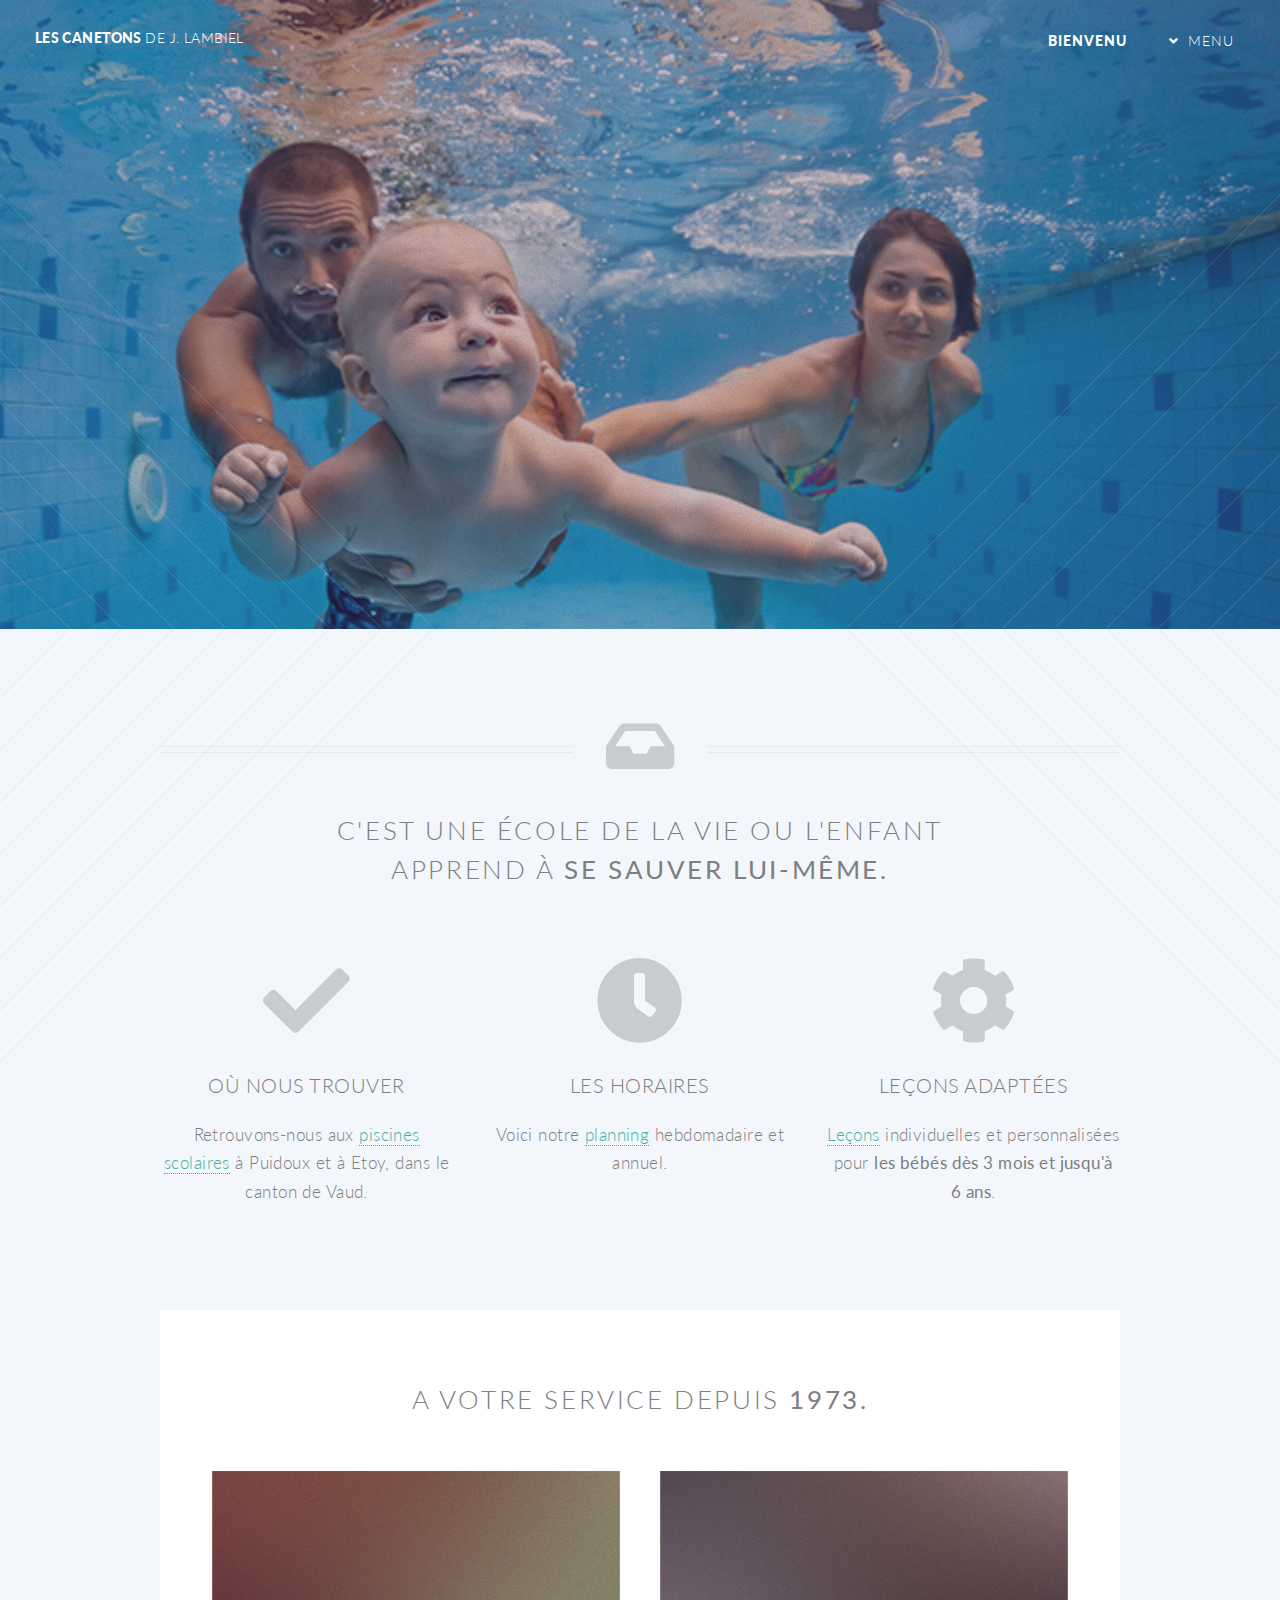
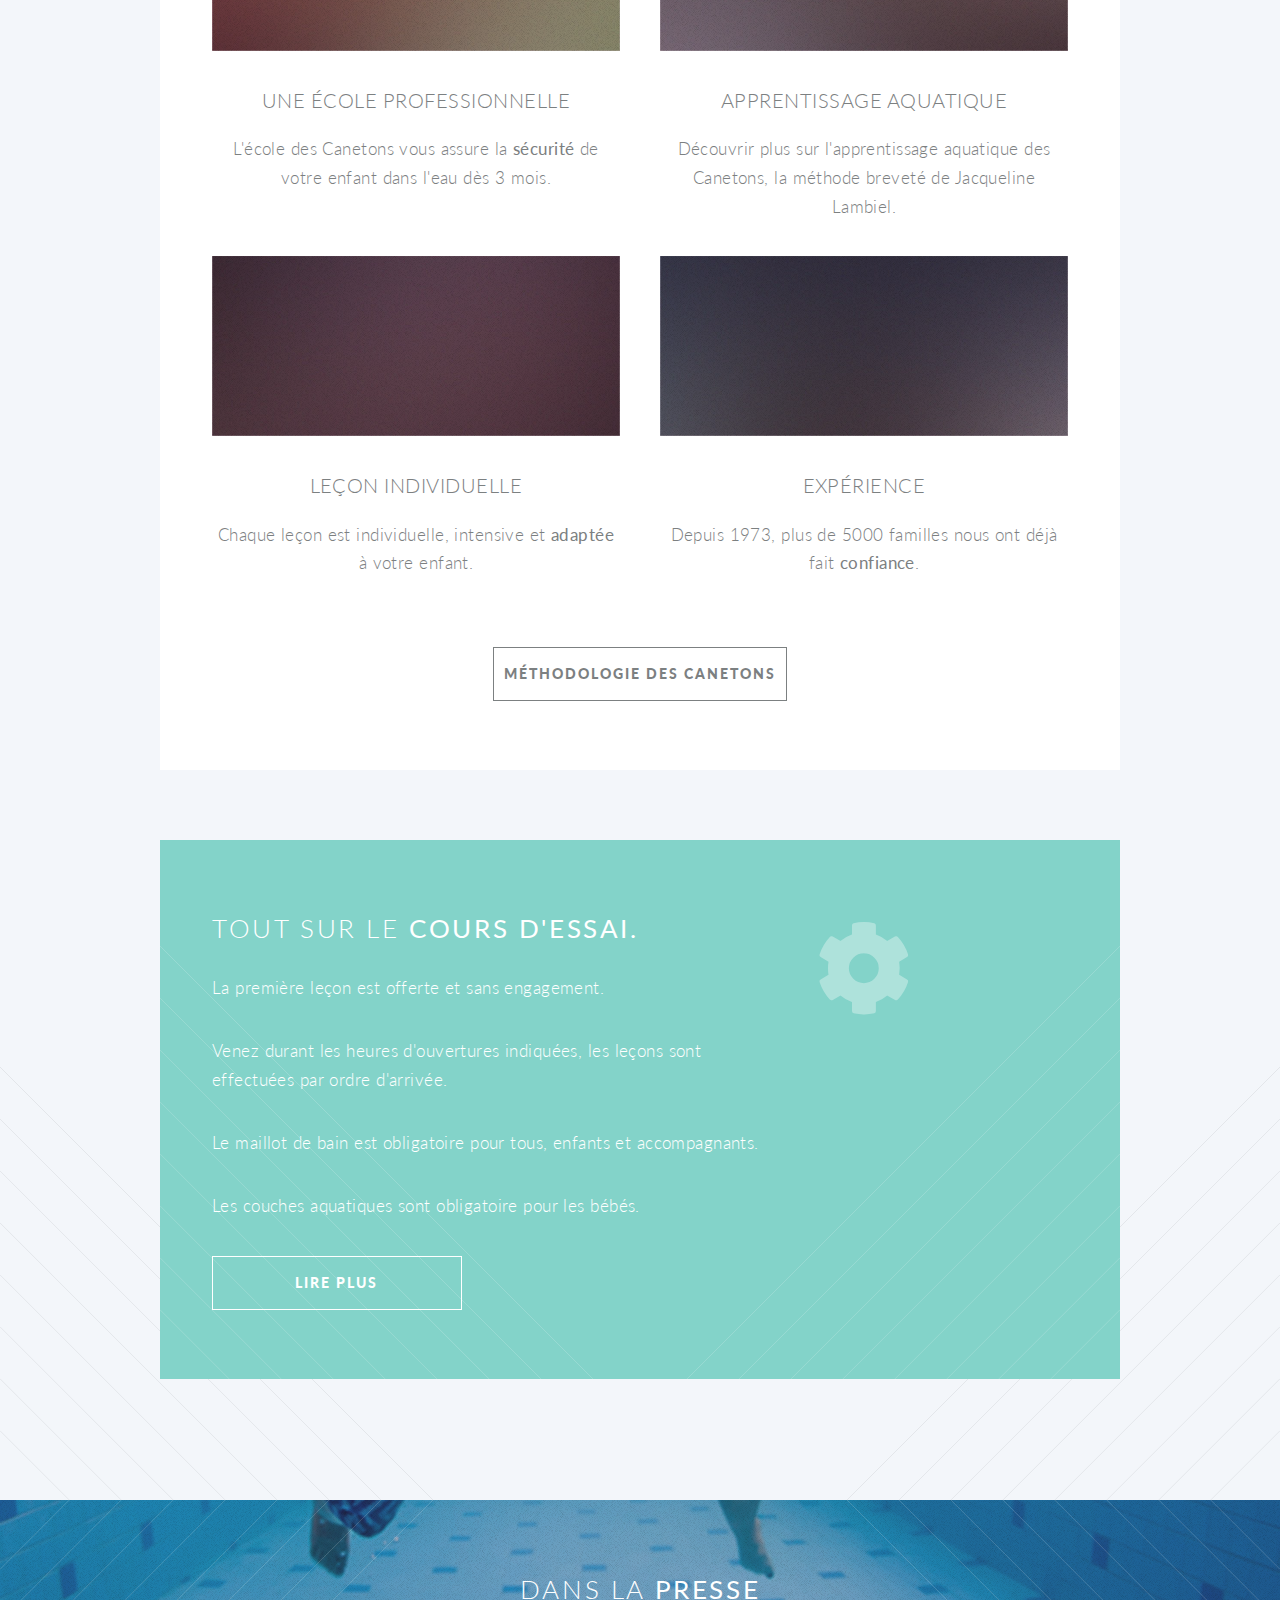
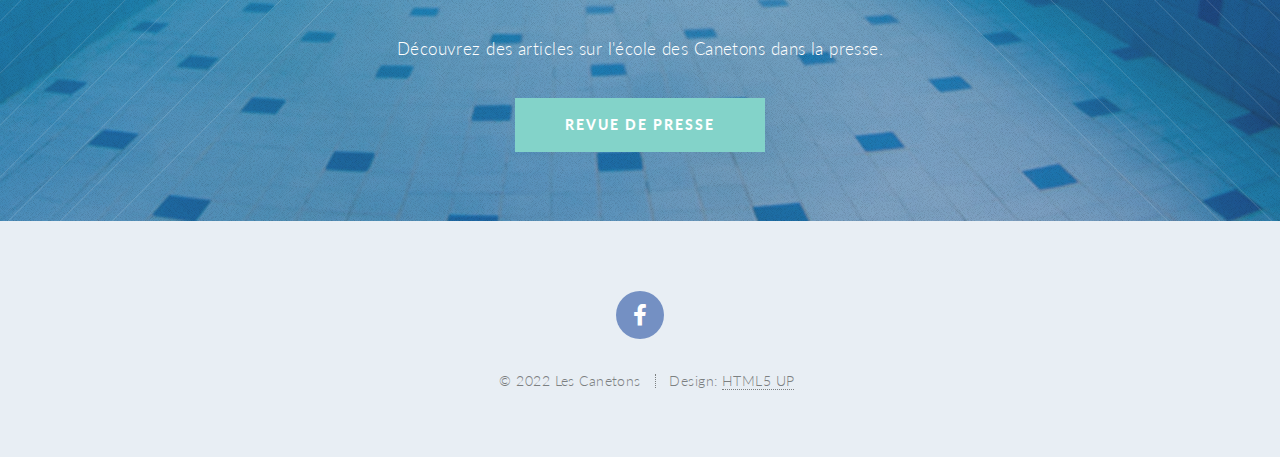
==== index.html @ 6fb8cd82 "Add files via upload" ====
<!DOCTYPE HTML>
<!--
	Twenty by HTML5 UP
	html5up.net | @ajlkn
	Free for personal and commercial use under the CCA 3.0 license (html5up.net/license)
-->
<html>
	<head>
		<title>Les Canetons - Natation 1ere enfance</title>
		<meta charset="utf-8" />
		<meta name="viewport" content="width=device-width, initial-scale=1, user-scalable=no" />
		<link rel="stylesheet" href="assets/css/main.css" />
		<noscript><link rel="stylesheet" href="assets/css/noscript.css" /></noscript>
	</head>
	<body class="index is-preload">
		<div id="page-wrapper">

			<!-- Header -->
				<header id="header" class="alt">
					<h1 id="logo"><a href="index.html">Les Canetons <span>de J. Lambiel</span></a></h1>
					<nav id="nav">
						<ul>
							<li class="current"><a href="index.html">Bienvenu</a></li>
							<li class="submenu">
								<a href="#">Menu</a>
								<ul>
									<li><a href="#">Cours d'essai</a></li>
									<li class="submenu">
										<a href="#">Nager Canetons</a>
										<ul>

											<li><a href="#">Pourquoi?</a></li>
											<li><a href="#">Les 3 phases</a></li>
											<li><a href="#">Cadeau pour la vie</a></li>
											<li><a href="#">Sécurité</a></li>
											<li><a href="#">Les objectifs</a></li>
											<li><a href="#">Conseils</a></li>
										</ul>

									</li><li><a href="#">Les piscines</a></li>
									<li><a href="#">Cours et tarifs</a></li>
									<li><a href="#">Le planning</a></li>
									<li><a href="#">L'école</a></li>
									<li><a href="#">Dans la presse</a></li>
									<li><a href="#">Contact</a></li>
								</ul>
							</li>
							<!-- <li><a href="#" class="button primary">Sign Up</a></li>-->
						</ul>
					</nav>
				</header>

			<!-- Banner -->
				<section id="banner">

					<!--
						".inner" is set up as an inline-block so it automatically expands
						in both directions to fit whatever's inside it. This means it won't
						automatically wrap lines, so be sure to use line breaks where
						appropriate (<br />).
					-->
					<div class="inner">

						<header>
							<h2>LES CANETONS</h2>
						</header>
						<p>Apprendre à <strong>nager</strong> dès
						<br />
						 la première enfance.
						<br />
						<br />
						Depuis 1973.
						<br /></p>
						<footer>
							<ul class="buttons stacked">
								<li><a href="#main" class="button fit scrolly">Lire plus</a></li>
							</ul>
						</footer>

					</div>

				</section>

			<!-- Main -->
			
				<article id="main">

					<header class="special container">
						<span class="icon solid fa-inbox"></span>
						<h2>C'est une école de la vie ou l'enfant 	<br />
							apprend à <strong>se sauver lui-même.</strong> 
						<br />
						</h2>
					</header>
					
					<header class="cta">
							<!--<span class="icon solid fa-chart-bar"></span>-->


					</header>

					<!-- 1 - Overview -->
					<section class="wrapper style1 container special">
						<div class="row">
							<div class="col-4 col-12-narrower">

								<section>
									<span class="icon solid featured fa-check"></span>
									<header>
										<h3>Où nous trouver</h3>
									</header>
									<p>Retrouvons-nous aux <a href="">piscines scolaires</a> à Puidoux et à Etoy, dans le canton de Vaud.</strong></p>
								</section>

							</div>
							<div class="col-4 col-12-narrower">

								<section>
									<span class="icon solid featured fa-clock"></span>
									<header>
										<h3>Les horaires</h3>
									</header>
									<p>Voici notre <a href="">planning</a> hebdomadaire et annuel.</p>
								</section>

							</div>
							<div class="col-4 col-12-narrower">

								<section>
									<span class="icon solid featured fa-cog"></span>
									<header>
										<h3>Leçons adaptées</h3>
									</header>
									<p>
										<a href="">Leçons</a> individuelles et personnalisées pour <strong>les bébés dès 3 mois et jusqu'à 6 ans</strong>.
										</p>
								</section>

							</div>
						</div>
					</section>

					<!-- 2 - About the Method -->
					<section class="wrapper style3 container special">

						<header class="major">
							<h2>A votre service depuis <strong>1973.</strong></h2>
						</header>

						<div class="row">
							<div class="col-6 col-12-narrower">

								<section>
									<a href="#" class="image featured"><img src="images/pic02.jpg" alt="" /></a>
									<header>
										<h3>Une école professionnelle</h3>
									</header>
									<p>L'école des Canetons vous assure la <strong>sécurité</strong> de votre enfant dans l'eau dès 3 mois.</p>
								</section>


							</div>
							<div class="col-6 col-12-narrower">

								<section>
									<a href="#" class="image featured"><img src="images/pic01.jpg" alt="" /></a>
									<header>
										<h3>Apprentissage aquatique</h3>
									</header>
									<p>Découvrir plus sur l'apprentissage aquatique des Canetons, la méthode breveté de Jacqueline Lambiel.</p>
								</section>

							</div>
						</div>

						<div class="row">
							<div class="col-6 col-12-narrower">

								<section>
									<a href="#" class="image featured"><img src="images/pic03.jpg" alt="" /></a>
									<header>
										<h3>Leçon individuelle</h3>
									</header>
									<p>Chaque leçon est individuelle, intensive et <strong>adaptée</strong> à votre enfant.</p>
								</section>

							</div>
							<div class="col-6 col-12-narrower">

								<section>
									<a href="#" class="image featured"><img src="images/pic04.jpg" alt="" /></a>
									<header>
										<h3>Expérience</h3>
									</header>
									<p>Depuis 1973, plus de 5000 familles nous ont déjà fait <strong>confiance</strong>.</p>
								</section>

							</div>

						</div>

						<footer class="major">
							<ul class="buttons">
								<li><a href="#" class="button">Méthodologie des Canetons</a></li>
							</ul>
						</footer>

					</section>					
					<!-- One -->
						<section class="wrapper style2 container special-alt">
							<div class="row gtr-50">
								<div class="col-8 col-12-narrower">

									<header>
										<h2>Tout sur le <strong>cours d'essai.</strong> </h2>
									</header>
									<p>La première leçon est offerte et sans engagement.</p>
									<p>Venez durant les heures d'ouvertures indiquées, les leçons sont effectuées par ordre d'arrivée.</p> 
									<p>Le maillot de bain est obligatoire pour tous, enfants et accompagnants.</p>
									<p>Les couches aquatiques sont obligatoire pour les bébés.</p>
									<footer>
										<ul class="buttons">
											<li><a href="#" class="button">Lire plus</a></li>
										</ul>
									</footer>

								</div>
								<div class="col-4 col-12-narrower imp-narrower">

									<ul class="featured-icons">
										<li><span class="icon solid fa-cog"><span class="label">Feature 6</span></span></li>
										<li></li>
									</ul>

								</div>
							</div>
						</section>

					
					
				</article>

			<!-- CTA -->
				<section id="cta">

					<header>
						<h2>Dans la <strong>presse</strong></h2>
						<p>Découvrez des articles sur l'école des Canetons dans la presse.</p>
					</header>
					<footer>
						<ul class="buttons">
							<li><a href="#" class="button primary">Revue de presse</a></li>
						</ul>
					</footer>

				</section>

			<!-- Footer -->
				<footer id="footer">

					<ul class="icons">
						<li><a href="#" class="icon brands circle fa-facebook-f"><span class="label">Facebook</span></a></li>
					</ul>

					<ul class="copyright">
						<li>&copy; 2022 Les Canetons</li><li>Design: <a href="http://html5up.net">HTML5 UP</a></li>
					</ul>

				</footer>

		</div>

		<!-- Scripts -->
			<script src="assets/js/jquery.min.js"></script>
			<script src="assets/js/jquery.dropotron.min.js"></script>
			<script src="assets/js/jquery.scrolly.min.js"></script>
			<script src="assets/js/jquery.scrollex.min.js"></script>
			<script src="assets/js/browser.min.js"></script>
			<script src="assets/js/breakpoints.min.js"></script>
			<script src="assets/js/util.js"></script>
			<script src="assets/js/main.js"></script>

	</body>
</html>
---- assets/css/main.css ----
@import url("fontawesome-all.min.css");
@import url("https://fonts.googleapis.com/css?family=Lato:300,400,900");

/*
	Twenty by HTML5 UP
	html5up.net | @ajlkn
	Free for personal and commercial use under the CCA 3.0 license (html5up.net/license)
*/

html, body, div, span, applet, object,
iframe, h1, h2, h3, h4, h5, h6, p, blockquote,
pre, a, abbr, acronym, address, big, cite,
code, del, dfn, em, img, ins, kbd, q, s, samp,
small, strike, strong, sub, sup, tt, var, b,
u, i, center, dl, dt, dd, ol, ul, li, fieldset,
form, label, legend, table, caption, tbody,
tfoot, thead, tr, th, td, article, aside,
canvas, details, embed, figure, figcaption,
footer, header, hgroup, menu, nav, output, ruby,
section, summary, time, mark, audio, video {
	margin: 0;
	padding: 0;
	border: 0;
	font-size: 100%;
	font: inherit;
	vertical-align: baseline;}

article, aside, details, figcaption, figure,
footer, header, hgroup, menu, nav, section {
	display: block;}

body {
	line-height: 1;
}

ol, ul {
	list-style: none;
}

blockquote, q {
	quotes: none;
}

	blockquote:before, blockquote:after, q:before, q:after {
		content: '';
		content: none;
	}

table {
	border-collapse: collapse;
	border-spacing: 0;
}

body {
	-webkit-text-size-adjust: none;
}

mark {
	background-color: transparent;
	color: inherit;
}

input::-moz-focus-inner {
	border: 0;
	padding: 0;
}

input, select, textarea {
	-moz-appearance: none;
	-webkit-appearance: none;
	-ms-appearance: none;
	appearance: none;
}

/* Basic */

	html {
		box-sizing: border-box;
	}

	*, *:before, *:after {
		box-sizing: inherit;
	}

	body {
		background: #f3f6fa;
	}

		body.is-preload *, body.is-preload *:before, body.is-preload *:after {
			-moz-animation: none !important;
			-webkit-animation: none !important;
			-ms-animation: none !important;
			animation: none !important;
			-moz-transition: none !important;
			-webkit-transition: none !important;
			-ms-transition: none !important;
			transition: none !important;
		}

	body, input, select, textarea {
		color: #7c8081;
		font-family: 'Lato', sans-serif;
		font-size: 15pt;
		font-weight: 300;
		letter-spacing: 0.025em;
		line-height: 1.75em;
	}

	a {
		-moz-transition: color 0.2s ease-in-out, border-color 0.2s ease-in-out, background-color 0.2s ease-in-out;
		-webkit-transition: color 0.2s ease-in-out, border-color 0.2s ease-in-out, background-color 0.2s ease-in-out;
		-ms-transition: color 0.2s ease-in-out, border-color 0.2s ease-in-out, background-color 0.2s ease-in-out;
		transition: color 0.2s ease-in-out, border-color 0.2s ease-in-out, background-color 0.2s ease-in-out;
		color: #3fb1a3;
		text-decoration: none;
		border-bottom: dotted 1px;
	}

		a:hover {
			border-bottom-color: transparent;
		}

	strong, b {
		font-weight: 400;
	}

	p, ul, ol, dl, table, blockquote {
		margin: 0 0 2em 0;
	}

	h1, h2, h3, h4, h5, h6 {
		color: inherit;
		font-weight: 300;
		line-height: 1.75em;
		margin-bottom: 1em;
		text-transform: uppercase;
	}

		h1 a, h2 a, h3 a, h4 a, h5 a, h6 a {
			color: inherit;
			text-decoration: none;
			border: 0;
		}

	h2 {
		font-size: 1.5em;
		letter-spacing: 0.1em;
	}

	h3 {
		font-size: 1.15em;
		letter-spacing: 0.025em;
	}

	sub {
		font-size: 0.8em;
		position: relative;
		top: 0.5em;
	}

	sup {
		font-size: 0.8em;
		position: relative;
		top: -0.5em;
	}

	hr {
		border-top: solid 1px rgba(124, 128, 129, 0.2);
		border: 0;
		margin-bottom: 1.5em;
	}

	blockquote {
		border-left: solid 0.5em rgba(124, 128, 129, 0.2);
		font-style: italic;
		padding: 1em 0 1em 2em;
	}

/* Container */

	.container {
		margin: 0 auto;
		max-width: 100%;
		width: 1400px;
	}

		.container.medium {
			width: 1050px;
		}

		@media screen and (max-width: 1680px) {

			.container {
				width: 1200px;
			}

				.container.medium {
					width: 900px;
				}

		}

		@media screen and (max-width: 1280px) {

			.container {
				width: 960px;
			}

				.container.medium {
					width: 735px;
				}

		}

		@media screen and (max-width: 980px) {

			.container {
				width: 95%;
			}

				.container.medium {
					width: 71.25%;
				}

		}

		@media screen and (max-width: 840px) {

			.container {
				width: 95%;
			}

				.container.medium {
					width: 95%;
				}

		}

		@media screen and (max-width: 736px) {

			.container {
				width: 100%;
			}

				.container.medium {
					width: 100%;
				}

		}

/* Row */

	.row {
		display: flex;
		flex-wrap: wrap;
		box-sizing: border-box;
		align-items: stretch;
	}

		.row > * {
			box-sizing: border-box;
		}

		.row.gtr-uniform > * > :last-child {
			margin-bottom: 0;
		}

		.row.aln-left {
			justify-content: flex-start;
		}

		.row.aln-center {
			justify-content: center;
		}

		.row.aln-right {
			justify-content: flex-end;
		}

		.row.aln-top {
			align-items: flex-start;
		}

		.row.aln-middle {
			align-items: center;
		}

		.row.aln-bottom {
			align-items: flex-end;
		}

		.row > .imp {
			order: -1;
		}

		.row > .col-1 {
			width: 8.33333%;
		}

		.row > .off-1 {
			margin-left: 8.33333%;
		}

		.row > .col-2 {
			width: 16.66667%;
		}

		.row > .off-2 {
			margin-left: 16.66667%;
		}

		.row > .col-3 {
			width: 25%;
		}

		.row > .off-3 {
			margin-left: 25%;
		}

		.row > .col-4 {
			width: 33.33333%;
		}

		.row > .off-4 {
			margin-left: 33.33333%;
		}

		.row > .col-5 {
			width: 41.66667%;
		}

		.row > .off-5 {
			margin-left: 41.66667%;
		}

		.row > .col-6 {
			width: 50%;
		}

		.row > .off-6 {
			margin-left: 50%;
		}

		.row > .col-7 {
			width: 58.33333%;
		}

		.row > .off-7 {
			margin-left: 58.33333%;
		}

		.row > .col-8 {
			width: 66.66667%;
		}

		.row > .off-8 {
			margin-left: 66.66667%;
		}

		.row > .col-9 {
			width: 75%;
		}

		.row > .off-9 {
			margin-left: 75%;
		}

		.row > .col-10 {
			width: 83.33333%;
		}

		.row > .off-10 {
			margin-left: 83.33333%;
		}

		.row > .col-11 {
			width: 91.66667%;
		}

		.row > .off-11 {
			margin-left: 91.66667%;
		}

		.row > .col-12 {
			width: 100%;
		}

		.row > .off-12 {
			margin-left: 100%;
		}

		.row.gtr-0 {
			margin-top: 0px;
			margin-left: 0px;
		}

			.row.gtr-0 > * {
				padding: 0px 0 0 0px;
			}

			.row.gtr-0.gtr-uniform {
				margin-top: 0px;
			}

				.row.gtr-0.gtr-uniform > * {
					padding-top: 0px;
				}

		.row.gtr-25 {
			margin-top: -12.5px;
			margin-left: -12.5px;
		}

			.row.gtr-25 > * {
				padding: 12.5px 0 0 12.5px;
			}

			.row.gtr-25.gtr-uniform {
				margin-top: -12.5px;
			}

				.row.gtr-25.gtr-uniform > * {
					padding-top: 12.5px;
				}

		.row.gtr-50 {
			margin-top: -25px;
			margin-left: -25px;
		}

			.row.gtr-50 > * {
				padding: 25px 0 0 25px;
			}

			.row.gtr-50.gtr-uniform {
				margin-top: -25px;
			}

				.row.gtr-50.gtr-uniform > * {
					padding-top: 25px;
				}

		.row {
			margin-top: -50px;
			margin-left: -50px;
		}

			.row > * {
				padding: 50px 0 0 50px;
			}

			.row.gtr-uniform {
				margin-top: -50px;
			}

				.row.gtr-uniform > * {
					padding-top: 50px;
				}

		.row.gtr-150 {
			margin-top: -75px;
			margin-left: -75px;
		}

			.row.gtr-150 > * {
				padding: 75px 0 0 75px;
			}

			.row.gtr-150.gtr-uniform {
				margin-top: -75px;
			}

				.row.gtr-150.gtr-uniform > * {
					padding-top: 75px;
				}

		.row.gtr-200 {
			margin-top: -100px;
			margin-left: -100px;
		}

			.row.gtr-200 > * {
				padding: 100px 0 0 100px;
			}

			.row.gtr-200.gtr-uniform {
				margin-top: -100px;
			}

				.row.gtr-200.gtr-uniform > * {
					padding-top: 100px;
				}

		@media screen and (max-width: 1680px) {

			.row {
				display: flex;
				flex-wrap: wrap;
				box-sizing: border-box;
				align-items: stretch;
			}

				.row > * {
					box-sizing: border-box;
				}

				.row.gtr-uniform > * > :last-child {
					margin-bottom: 0;
				}

				.row.aln-left {
					justify-content: flex-start;
				}

				.row.aln-center {
					justify-content: center;
				}

				.row.aln-right {
					justify-content: flex-end;
				}

				.row.aln-top {
					align-items: flex-start;
				}

				.row.aln-middle {
					align-items: center;
				}

				.row.aln-bottom {
					align-items: flex-end;
				}

				.row > .imp-wide {
					order: -1;
				}

				.row > .col-1-wide {
					width: 8.33333%;
				}

				.row > .off-1-wide {
					margin-left: 8.33333%;
				}

				.row > .col-2-wide {
					width: 16.66667%;
				}

				.row > .off-2-wide {
					margin-left: 16.66667%;
				}

				.row > .col-3-wide {
					width: 25%;
				}

				.row > .off-3-wide {
					margin-left: 25%;
				}

				.row > .col-4-wide {
					width: 33.33333%;
				}

				.row > .off-4-wide {
					margin-left: 33.33333%;
				}

				.row > .col-5-wide {
					width: 41.66667%;
				}

				.row > .off-5-wide {
					margin-left: 41.66667%;
				}

				.row > .col-6-wide {
					width: 50%;
				}

				.row > .off-6-wide {
					margin-left: 50%;
				}

				.row > .col-7-wide {
					width: 58.33333%;
				}

				.row > .off-7-wide {
					margin-left: 58.33333%;
				}

				.row > .col-8-wide {
					width: 66.66667%;
				}

				.row > .off-8-wide {
					margin-left: 66.66667%;
				}

				.row > .col-9-wide {
					width: 75%;
				}

				.row > .off-9-wide {
					margin-left: 75%;
				}

				.row > .col-10-wide {
					width: 83.33333%;
				}

				.row > .off-10-wide {
					margin-left: 83.33333%;
				}

				.row > .col-11-wide {
					width: 91.66667%;
				}

				.row > .off-11-wide {
					margin-left: 91.66667%;
				}

				.row > .col-12-wide {
					width: 100%;
				}

				.row > .off-12-wide {
					margin-left: 100%;
				}

				.row.gtr-0 {
					margin-top: 0px;
					margin-left: 0px;
				}

					.row.gtr-0 > * {
						padding: 0px 0 0 0px;
					}

					.row.gtr-0.gtr-uniform {
						margin-top: 0px;
					}

						.row.gtr-0.gtr-uniform > * {
							padding-top: 0px;
						}

				.row.gtr-25 {
					margin-top: -10px;
					margin-left: -10px;
				}

					.row.gtr-25 > * {
						padding: 10px 0 0 10px;
					}

					.row.gtr-25.gtr-uniform {
						margin-top: -10px;
					}

						.row.gtr-25.gtr-uniform > * {
							padding-top: 10px;
						}

				.row.gtr-50 {
					margin-top: -20px;
					margin-left: -20px;
				}

					.row.gtr-50 > * {
						padding: 20px 0 0 20px;
					}

					.row.gtr-50.gtr-uniform {
						margin-top: -20px;
					}

						.row.gtr-50.gtr-uniform > * {
							padding-top: 20px;
						}

				.row {
					margin-top: -40px;
					margin-left: -40px;
				}

					.row > * {
						padding: 40px 0 0 40px;
					}

					.row.gtr-uniform {
						margin-top: -40px;
					}

						.row.gtr-uniform > * {
							padding-top: 40px;
						}

				.row.gtr-150 {
					margin-top: -60px;
					margin-left: -60px;
				}

					.row.gtr-150 > * {
						padding: 60px 0 0 60px;
					}

					.row.gtr-150.gtr-uniform {
						margin-top: -60px;
					}

						.row.gtr-150.gtr-uniform > * {
							padding-top: 60px;
						}

				.row.gtr-200 {
					margin-top: -80px;
					margin-left: -80px;
				}

					.row.gtr-200 > * {
						padding: 80px 0 0 80px;
					}

					.row.gtr-200.gtr-uniform {
						margin-top: -80px;
					}

						.row.gtr-200.gtr-uniform > * {
							padding-top: 80px;
						}

		}

		@media screen and (max-width: 1280px) {

			.row {
				display: flex;
				flex-wrap: wrap;
				box-sizing: border-box;
				align-items: stretch;
			}

				.row > * {
					box-sizing: border-box;
				}

				.row.gtr-uniform > * > :last-child {
					margin-bottom: 0;
				}

				.row.aln-left {
					justify-content: flex-start;
				}

				.row.aln-center {
					justify-content: center;
				}

				.row.aln-right {
					justify-content: flex-end;
				}

				.row.aln-top {
					align-items: flex-start;
				}

				.row.aln-middle {
					align-items: center;
				}

				.row.aln-bottom {
					align-items: flex-end;
				}

				.row > .imp-normal {
					order: -1;
				}

				.row > .col-1-normal {
					width: 8.33333%;
				}

				.row > .off-1-normal {
					margin-left: 8.33333%;
				}

				.row > .col-2-normal {
					width: 16.66667%;
				}

				.row > .off-2-normal {
					margin-left: 16.66667%;
				}

				.row > .col-3-normal {
					width: 25%;
				}

				.row > .off-3-normal {
					margin-left: 25%;
				}

				.row > .col-4-normal {
					width: 33.33333%;
				}

				.row > .off-4-normal {
					margin-left: 33.33333%;
				}

				.row > .col-5-normal {
					width: 41.66667%;
				}

				.row > .off-5-normal {
					margin-left: 41.66667%;
				}

				.row > .col-6-normal {
					width: 50%;
				}

				.row > .off-6-normal {
					margin-left: 50%;
				}

				.row > .col-7-normal {
					width: 58.33333%;
				}

				.row > .off-7-normal {
					margin-left: 58.33333%;
				}

				.row > .col-8-normal {
					width: 66.66667%;
				}

				.row > .off-8-normal {
					margin-left: 66.66667%;
				}

				.row > .col-9-normal {
					width: 75%;
				}

				.row > .off-9-normal {
					margin-left: 75%;
				}

				.row > .col-10-normal {
					width: 83.33333%;
				}

				.row > .off-10-normal {
					margin-left: 83.33333%;
				}

				.row > .col-11-normal {
					width: 91.66667%;
				}

				.row > .off-11-normal {
					margin-left: 91.66667%;
				}

				.row > .col-12-normal {
					width: 100%;
				}

				.row > .off-12-normal {
					margin-left: 100%;
				}

				.row.gtr-0 {
					margin-top: 0px;
					margin-left: 0px;
				}

					.row.gtr-0 > * {
						padding: 0px 0 0 0px;
					}

					.row.gtr-0.gtr-uniform {
						margin-top: 0px;
					}

						.row.gtr-0.gtr-uniform > * {
							padding-top: 0px;
						}

				.row.gtr-25 {
					margin-top: -10px;
					margin-left: -10px;
				}

					.row.gtr-25 > * {
						padding: 10px 0 0 10px;
					}

					.row.gtr-25.gtr-uniform {
						margin-top: -10px;
					}

						.row.gtr-25.gtr-uniform > * {
							padding-top: 10px;
						}

				.row.gtr-50 {
					margin-top: -20px;
					margin-left: -20px;
				}

					.row.gtr-50 > * {
						padding: 20px 0 0 20px;
					}

					.row.gtr-50.gtr-uniform {
						margin-top: -20px;
					}

						.row.gtr-50.gtr-uniform > * {
							padding-top: 20px;
						}

				.row {
					margin-top: -40px;
					margin-left: -40px;
				}

					.row > * {
						padding: 40px 0 0 40px;
					}

					.row.gtr-uniform {
						margin-top: -40px;
					}

						.row.gtr-uniform > * {
							padding-top: 40px;
						}

				.row.gtr-150 {
					margin-top: -60px;
					margin-left: -60px;
				}

					.row.gtr-150 > * {
						padding: 60px 0 0 60px;
					}

					.row.gtr-150.gtr-uniform {
						margin-top: -60px;
					}

						.row.gtr-150.gtr-uniform > * {
							padding-top: 60px;
						}

				.row.gtr-200 {
					margin-top: -80px;
					margin-left: -80px;
				}

					.row.gtr-200 > * {
						padding: 80px 0 0 80px;
					}

					.row.gtr-200.gtr-uniform {
						margin-top: -80px;
					}

						.row.gtr-200.gtr-uniform > * {
							padding-top: 80px;
						}

		}

		@media screen and (max-width: 980px) {

			.row {
				display: flex;
				flex-wrap: wrap;
				box-sizing: border-box;
				align-items: stretch;
			}

				.row > * {
					box-sizing: border-box;
				}

				.row.gtr-uniform > * > :last-child {
					margin-bottom: 0;
				}

				.row.aln-left {
					justify-content: flex-start;
				}

				.row.aln-center {
					justify-content: center;
				}

				.row.aln-right {
					justify-content: flex-end;
				}

				.row.aln-top {
					align-items: flex-start;
				}

				.row.aln-middle {
					align-items: center;
				}

				.row.aln-bottom {
					align-items: flex-end;
				}

				.row > .imp-narrow {
					order: -1;
				}

				.row > .col-1-narrow {
					width: 8.33333%;
				}

				.row > .off-1-narrow {
					margin-left: 8.33333%;
				}

				.row > .col-2-narrow {
					width: 16.66667%;
				}

				.row > .off-2-narrow {
					margin-left: 16.66667%;
				}

				.row > .col-3-narrow {
					width: 25%;
				}

				.row > .off-3-narrow {
					margin-left: 25%;
				}

				.row > .col-4-narrow {
					width: 33.33333%;
				}

				.row > .off-4-narrow {
					margin-left: 33.33333%;
				}

				.row > .col-5-narrow {
					width: 41.66667%;
				}

				.row > .off-5-narrow {
					margin-left: 41.66667%;
				}

				.row > .col-6-narrow {
					width: 50%;
				}

				.row > .off-6-narrow {
					margin-left: 50%;
				}

				.row > .col-7-narrow {
					width: 58.33333%;
				}

				.row > .off-7-narrow {
					margin-left: 58.33333%;
				}

				.row > .col-8-narrow {
					width: 66.66667%;
				}

				.row > .off-8-narrow {
					margin-left: 66.66667%;
				}

				.row > .col-9-narrow {
					width: 75%;
				}

				.row > .off-9-narrow {
					margin-left: 75%;
				}

				.row > .col-10-narrow {
					width: 83.33333%;
				}

				.row > .off-10-narrow {
					margin-left: 83.33333%;
				}

				.row > .col-11-narrow {
					width: 91.66667%;
				}

				.row > .off-11-narrow {
					margin-left: 91.66667%;
				}

				.row > .col-12-narrow {
					width: 100%;
				}

				.row > .off-12-narrow {
					margin-left: 100%;
				}

				.row.gtr-0 {
					margin-top: 0px;
					margin-left: 0px;
				}

					.row.gtr-0 > * {
						padding: 0px 0 0 0px;
					}

					.row.gtr-0.gtr-uniform {
						margin-top: 0px;
					}

						.row.gtr-0.gtr-uniform > * {
							padding-top: 0px;
						}

				.row.gtr-25 {
					margin-top: -7.5px;
					margin-left: -7.5px;
				}

					.row.gtr-25 > * {
						padding: 7.5px 0 0 7.5px;
					}

					.row.gtr-25.gtr-uniform {
						margin-top: -7.5px;
					}

						.row.gtr-25.gtr-uniform > * {
							padding-top: 7.5px;
						}

				.row.gtr-50 {
					margin-top: -15px;
					margin-left: -15px;
				}

					.row.gtr-50 > * {
						padding: 15px 0 0 15px;
					}

					.row.gtr-50.gtr-uniform {
						margin-top: -15px;
					}

						.row.gtr-50.gtr-uniform > * {
							padding-top: 15px;
						}

				.row {
					margin-top: -30px;
					margin-left: -30px;
				}

					.row > * {
						padding: 30px 0 0 30px;
					}

					.row.gtr-uniform {
						margin-top: -30px;
					}

						.row.gtr-uniform > * {
							padding-top: 30px;
						}

				.row.gtr-150 {
					margin-top: -45px;
					margin-left: -45px;
				}

					.row.gtr-150 > * {
						padding: 45px 0 0 45px;
					}

					.row.gtr-150.gtr-uniform {
						margin-top: -45px;
					}

						.row.gtr-150.gtr-uniform > * {
							padding-top: 45px;
						}

				.row.gtr-200 {
					margin-top: -60px;
					margin-left: -60px;
				}

					.row.gtr-200 > * {
						padding: 60px 0 0 60px;
					}

					.row.gtr-200.gtr-uniform {
						margin-top: -60px;
					}

						.row.gtr-200.gtr-uniform > * {
							padding-top: 60px;
						}

		}

		@media screen and (max-width: 840px) {

			.row {
				display: flex;
				flex-wrap: wrap;
				box-sizing: border-box;
				align-items: stretch;
			}

				.row > * {
					box-sizing: border-box;
				}

				.row.gtr-uniform > * > :last-child {
					margin-bottom: 0;
				}

				.row.aln-left {
					justify-content: flex-start;
				}

				.row.aln-center {
					justify-content: center;
				}

				.row.aln-right {
					justify-content: flex-end;
				}

				.row.aln-top {
					align-items: flex-start;
				}

				.row.aln-middle {
					align-items: center;
				}

				.row.aln-bottom {
					align-items: flex-end;
				}

				.row > .imp-narrower {
					order: -1;
				}

				.row > .col-1-narrower {
					width: 8.33333%;
				}

				.row > .off-1-narrower {
					margin-left: 8.33333%;
				}

				.row > .col-2-narrower {
					width: 16.66667%;
				}

				.row > .off-2-narrower {
					margin-left: 16.66667%;
				}

				.row > .col-3-narrower {
					width: 25%;
				}

				.row > .off-3-narrower {
					margin-left: 25%;
				}

				.row > .col-4-narrower {
					width: 33.33333%;
				}

				.row > .off-4-narrower {
					margin-left: 33.33333%;
				}

				.row > .col-5-narrower {
					width: 41.66667%;
				}

				.row > .off-5-narrower {
					margin-left: 41.66667%;
				}

				.row > .col-6-narrower {
					width: 50%;
				}

				.row > .off-6-narrower {
					margin-left: 50%;
				}

				.row > .col-7-narrower {
					width: 58.33333%;
				}

				.row > .off-7-narrower {
					margin-left: 58.33333%;
				}

				.row > .col-8-narrower {
					width: 66.66667%;
				}

				.row > .off-8-narrower {
					margin-left: 66.66667%;
				}

				.row > .col-9-narrower {
					width: 75%;
				}

				.row > .off-9-narrower {
					margin-left: 75%;
				}

				.row > .col-10-narrower {
					width: 83.33333%;
				}

				.row > .off-10-narrower {
					margin-left: 83.33333%;
				}

				.row > .col-11-narrower {
					width: 91.66667%;
				}

				.row > .off-11-narrower {
					margin-left: 91.66667%;
				}

				.row > .col-12-narrower {
					width: 100%;
				}

				.row > .off-12-narrower {
					margin-left: 100%;
				}

				.row.gtr-0 {
					margin-top: 0px;
					margin-left: 0px;
				}

					.row.gtr-0 > * {
						padding: 0px 0 0 0px;
					}

					.row.gtr-0.gtr-uniform {
						margin-top: 0px;
					}

						.row.gtr-0.gtr-uniform > * {
							padding-top: 0px;
						}

				.row.gtr-25 {
					margin-top: -7.5px;
					margin-left: -7.5px;
				}

					.row.gtr-25 > * {
						padding: 7.5px 0 0 7.5px;
					}

					.row.gtr-25.gtr-uniform {
						margin-top: -7.5px;
					}

						.row.gtr-25.gtr-uniform > * {
							padding-top: 7.5px;
						}

				.row.gtr-50 {
					margin-top: -15px;
					margin-left: -15px;
				}

					.row.gtr-50 > * {
						padding: 15px 0 0 15px;
					}

					.row.gtr-50.gtr-uniform {
						margin-top: -15px;
					}

						.row.gtr-50.gtr-uniform > * {
							padding-top: 15px;
						}

				.row {
					margin-top: -30px;
					margin-left: -30px;
				}

					.row > * {
						padding: 30px 0 0 30px;
					}

					.row.gtr-uniform {
						margin-top: -30px;
					}

						.row.gtr-uniform > * {
							padding-top: 30px;
						}

				.row.gtr-150 {
					margin-top: -45px;
					margin-left: -45px;
				}

					.row.gtr-150 > * {
						padding: 45px 0 0 45px;
					}

					.row.gtr-150.gtr-uniform {
						margin-top: -45px;
					}

						.row.gtr-150.gtr-uniform > * {
							padding-top: 45px;
						}

				.row.gtr-200 {
					margin-top: -60px;
					margin-left: -60px;
				}

					.row.gtr-200 > * {
						padding: 60px 0 0 60px;
					}

					.row.gtr-200.gtr-uniform {
						margin-top: -60px;
					}

						.row.gtr-200.gtr-uniform > * {
							padding-top: 60px;
						}

		}

		@media screen and (max-width: 736px) {

			.row {
				display: flex;
				flex-wrap: wrap;
				box-sizing: border-box;
				align-items: stretch;
			}

				.row > * {
					box-sizing: border-box;
				}

				.row.gtr-uniform > * > :last-child {
					margin-bottom: 0;
				}

				.row.aln-left {
					justify-content: flex-start;
				}

				.row.aln-center {
					justify-content: center;
				}

				.row.aln-right {
					justify-content: flex-end;
				}

				.row.aln-top {
					align-items: flex-start;
				}

				.row.aln-middle {
					align-items: center;
				}

				.row.aln-bottom {
					align-items: flex-end;
				}

				.row > .imp-mobile {
					order: -1;
				}

				.row > .col-1-mobile {
					width: 8.33333%;
				}

				.row > .off-1-mobile {
					margin-left: 8.33333%;
				}

				.row > .col-2-mobile {
					width: 16.66667%;
				}

				.row > .off-2-mobile {
					margin-left: 16.66667%;
				}

				.row > .col-3-mobile {
					width: 25%;
				}

				.row > .off-3-mobile {
					margin-left: 25%;
				}

				.row > .col-4-mobile {
					width: 33.33333%;
				}

				.row > .off-4-mobile {
					margin-left: 33.33333%;
				}

				.row > .col-5-mobile {
					width: 41.66667%;
				}

				.row > .off-5-mobile {
					margin-left: 41.66667%;
				}

				.row > .col-6-mobile {
					width: 50%;
				}

				.row > .off-6-mobile {
					margin-left: 50%;
				}

				.row > .col-7-mobile {
					width: 58.33333%;
				}

				.row > .off-7-mobile {
					margin-left: 58.33333%;
				}

				.row > .col-8-mobile {
					width: 66.66667%;
				}

				.row > .off-8-mobile {
					margin-left: 66.66667%;
				}

				.row > .col-9-mobile {
					width: 75%;
				}

				.row > .off-9-mobile {
					margin-left: 75%;
				}

				.row > .col-10-mobile {
					width: 83.33333%;
				}

				.row > .off-10-mobile {
					margin-left: 83.33333%;
				}

				.row > .col-11-mobile {
					width: 91.66667%;
				}

				.row > .off-11-mobile {
					margin-left: 91.66667%;
				}

				.row > .col-12-mobile {
					width: 100%;
				}

				.row > .off-12-mobile {
					margin-left: 100%;
				}

				.row.gtr-0 {
					margin-top: 0px;
					margin-left: 0px;
				}

					.row.gtr-0 > * {
						padding: 0px 0 0 0px;
					}

					.row.gtr-0.gtr-uniform {
						margin-top: 0px;
					}

						.row.gtr-0.gtr-uniform > * {
							padding-top: 0px;
						}

				.row.gtr-25 {
					margin-top: -7.5px;
					margin-left: -7.5px;
				}

					.row.gtr-25 > * {
						padding: 7.5px 0 0 7.5px;
					}

					.row.gtr-25.gtr-uniform {
						margin-top: -7.5px;
					}

						.row.gtr-25.gtr-uniform > * {
							padding-top: 7.5px;
						}

				.row.gtr-50 {
					margin-top: -15px;
					margin-left: -15px;
				}

					.row.gtr-50 > * {
						padding: 15px 0 0 15px;
					}

					.row.gtr-50.gtr-uniform {
						margin-top: -15px;
					}

						.row.gtr-50.gtr-uniform > * {
							padding-top: 15px;
						}

				.row {
					margin-top: -30px;
					margin-left: -30px;
				}

					.row > * {
						padding: 30px 0 0 30px;
					}

					.row.gtr-uniform {
						margin-top: -30px;
					}

						.row.gtr-uniform > * {
							padding-top: 30px;
						}

				.row.gtr-150 {
					margin-top: -45px;
					margin-left: -45px;
				}

					.row.gtr-150 > * {
						padding: 45px 0 0 45px;
					}

					.row.gtr-150.gtr-uniform {
						margin-top: -45px;
					}

						.row.gtr-150.gtr-uniform > * {
							padding-top: 45px;
						}

				.row.gtr-200 {
					margin-top: -60px;
					margin-left: -60px;
				}

					.row.gtr-200 > * {
						padding: 60px 0 0 60px;
					}

					.row.gtr-200.gtr-uniform {
						margin-top: -60px;
					}

						.row.gtr-200.gtr-uniform > * {
							padding-top: 60px;
						}

		}

/* Section/Article */

	section.special, article.special {
		text-align: center;
	}

	header.major {
		padding-bottom: 2em;
	}

	header.special {
		margin-bottom: 5em;
		padding-top: 7em;
		position: relative;
		text-align: center;
	}

		header.special:before, header.special:after {
			border-bottom: solid 1.5px;
			border-top: solid 1.5px;
			content: '';
			height: 7px;
			opacity: 0.1;
			position: absolute;
			top: 1.75em;
			width: 43%;
		}

		header.special:before {
			left: 0;
		}

		header.special:after {
			right: 0;
		}

		header.special h2 {
			margin-bottom: 0;
		}

		header.special h2 + p {
			margin-bottom: 0;
			padding-top: 1.5em;
		}

		header.special .icon {
			cursor: default;
			height: 7em;
			left: 0;
			position: absolute;
			text-align: center;
			top: 1em;
			width: 100%;
		}

			header.special .icon:before {
				font-size: 3.5em;
				opacity: 0.35;
			}

	footer > :last-child {
		margin-bottom: 0;
	}

	footer.major {
		padding-top: 3em;
	}

/* Form */

	input[type="text"],
	input[type="password"],
	input[type="email"],
	textarea {
		-moz-transition: background-color 0.2s ease-in-out, border-color 0.2s ease-in-out;
		-webkit-transition: background-color 0.2s ease-in-out, border-color 0.2s ease-in-out;
		-ms-transition: background-color 0.2s ease-in-out, border-color 0.2s ease-in-out;
		transition: background-color 0.2s ease-in-out, border-color 0.2s ease-in-out;
		-moz-appearance: none;
		-webkit-appearance: none;
		-ms-appearance: none;
		appearance: none;
		background: none;
		border: solid 1px rgba(124, 128, 129, 0.2);
		border-radius: 0;
		color: inherit;
		display: block;
		padding: 0.75em;
		text-decoration: none;
		width: 100%;
		outline: 0;
	}

		input[type="text"]:focus,
		input[type="password"]:focus,
		input[type="email"]:focus,
		textarea:focus {
			border-color: #83d3c9;
		}

	input[type="text"],
	input[type="password"],
	input[type="email"] {
		line-height: 1em;
	}

	::-webkit-input-placeholder {
		color: inherit;
		opacity: 0.5;
		position: relative;
		top: 3px;
	}

	:-moz-placeholder {
		color: inherit;
		opacity: 0.5;
	}

	::-moz-placeholder {
		color: inherit;
		opacity: 0.5;
	}

	:-ms-input-placeholder {
		color: inherit;
		opacity: 0.5;
	}

/* Image */

	.image {
		border: 0;
		position: relative;
	}

		.image:before {
			background: url("images/overlay.png");
			content: '';
			height: 100%;
			left: 0;
			position: absolute;
			top: 0;
			width: 100%;
		}

		.image.fit {
			display: block;
		}

			.image.fit img {
				display: block;
				width: 100%;
			}

		.image.featured {
			display: block;
			margin: 0 0 2em 0;
		}

			.image.featured img {
				display: block;
				width: 100%;
			}

/* Icon */

	.icon {
		text-decoration: none;
		position: relative;
	}

		.icon:before {
			-moz-osx-font-smoothing: grayscale;
			-webkit-font-smoothing: antialiased;
			display: inline-block;
			font-style: normal;
			font-variant: normal;
			text-rendering: auto;
			line-height: 1;
			text-transform: none !important;
			font-family: 'Font Awesome 5 Free';
			font-weight: 400;
		}

		.icon.solid:before {
			font-weight: 900;
		}

		.icon:before {
			line-height: inherit;
		}

		.icon.brands:before {
			font-family: 'Font Awesome 5 Brands';
		}

		.icon.circle {
			-moz-transition: all 0.2s ease-in-out;
			-webkit-transition: all 0.2s ease-in-out;
			-ms-transition: all 0.2s ease-in-out;
			transition: all 0.2s ease-in-out;
			border: 0;
			border-radius: 100%;
			display: inline-block;
			font-size: 1.25em;
			height: 2.25em;
			left: 0;
			line-height: 2.25em;
			text-align: center;
			text-decoration: none;
			top: 0;
			width: 2.25em;
		}

			.icon.circle:hover {
				top: -0.2em;
			}

			.icon.circle.fa-twitter {
				background: #70aecd;
				color: #fff;
			}

				.icon.circle.fa-twitter:hover {
					background: #7fb7d2;
				}

			.icon.circle.fa-facebook-f {
				background: #7490c3;
				color: #fff;
			}

				.icon.circle.fa-facebook-f:hover {
					background: #829bc9;
				}

			.icon.circle.fa-google-plus-g {
				background: #db6b67;
				color: #fff;
			}

				.icon.circle.fa-google-plus-g:hover {
					background: #df7b77;
				}

			.icon.circle.fa-github {
				background: #dcad8b;
				color: #fff;
			}

				.icon.circle.fa-github:hover {
					background: #e1b89b;
				}

			.icon.circle.fa-dribbble {
				background: #da83ae;
				color: #fff;
			}

				.icon.circle.fa-dribbble:hover {
					background: #df93b8;
				}

		.icon.featured {
			cursor: default;
			display: block;
			margin: 0 0 1.5em 0;
			opacity: 0.35;
			text-align: center;
		}

			.icon.featured:before {
				font-size: 5em;
				line-height: 1em;
			}

		.icon > .label {
			display: none;
		}

/* List */

	ol {
		list-style: decimal;
		padding-left: 1.25em;
	}

		ol li {
			padding-left: 0.25em;
		}

	ul {
		list-style: disc;
		padding-left: 1em;
	}

		ul li {
			padding-left: 0.5em;
		}

/* Icons */

	ul.icons {
		list-style: none;
		padding-left: 0;
		cursor: default;
	}

		ul.icons li {
			display: inline-block;
			line-height: 1em;
			padding-left: 0.5em;
		}

			ul.icons li:first-child {
				padding-left: 0;
			}

/* Featured Icons */

	ul.featured-icons {
		cursor: default;
		margin: -0.75em 0 0 0;
		opacity: 0.35;
		overflow: hidden;
		position: relative;
		list-style: none;
		padding-left: 0;
	}

		ul.featured-icons li {
			display: block;
			float: left;
			text-align: center;
			width: 50%;
			padding-left: 0;
			margin-bottom: 1em;
		}

			ul.featured-icons li .icon {
				display: inline-block;
				font-size: 5.5em;
				height: 1em;
				line-height: 1.5em;
				width: 1em;
			}

/* Buttons */

	ul.buttons {
		cursor: default;
		list-style: none;
		padding-left: 0;
	}

		ul.buttons:last-child {
			margin-bottom: 0;
		}

		ul.buttons li {
			display: inline-block;
			padding: 0 0 0 1.5em;
		}

			ul.buttons li:first-child {
				padding: 0;
			}

		ul.buttons.stacked li {
			display: block;
			padding: 1.5em 0 0 0;
		}

			ul.buttons.stacked li:first-child {
				padding: 0;
			}

/* Table */

	table {
		width: 100%;
	}

		table.default {
			width: 100%;
		}

			table.default tbody tr {
				border-bottom: solid 1px rgba(124, 128, 129, 0.2);
			}

			table.default td {
				padding: 0.5em 1em 0.5em 1em;
			}

			table.default th {
				font-weight: 400;
				padding: 0.5em 1em 0.5em 1em;
				text-align: left;
			}

			table.default thead {
				background: #7c8081;
				color: #fff;
			}

/* Button */

	input[type="button"],
	input[type="submit"],
	input[type="reset"],
	button,
	.button {
		-moz-appearance: none;
		-webkit-appearance: none;
		-ms-appearance: none;
		appearance: none;
		-moz-transition: color 0.2s ease-in-out, border-color 0.2s ease-in-out, background-color 0.2s ease-in-out;
		-webkit-transition: color 0.2s ease-in-out, border-color 0.2s ease-in-out, background-color 0.2s ease-in-out;
		-ms-transition: color 0.2s ease-in-out, border-color 0.2s ease-in-out, background-color 0.2s ease-in-out;
		transition: color 0.2s ease-in-out, border-color 0.2s ease-in-out, background-color 0.2s ease-in-out;
		background: none;
		border: solid 1px;
		border-radius: 0;
		color: inherit;
		cursor: pointer;
		display: inline-block;
		font-size: 0.8em;
		font-weight: 900;
		letter-spacing: 2px;
		min-width: 18em;
		padding: 0 0.75em;
		line-height: 3.75em;
		text-align: center;
		text-decoration: none;
		text-transform: uppercase;
	}

		input[type="button"]:hover,
		input[type="submit"]:hover,
		input[type="reset"]:hover,
		button:hover,
		.button:hover {
			background: rgba(188, 202, 206, 0.15);
			border-color: inherit;
		}

		input[type="button"].primary,
		input[type="submit"].primary,
		input[type="reset"].primary,
		button.primary,
		.button.primary {
			background: #83d3c9;
			border-color: #83d3c9;
			color: #fff !important;
		}

			input[type="button"].primary:hover,
			input[type="submit"].primary:hover,
			input[type="reset"].primary:hover,
			button.primary:hover,
			.button.primary:hover {
				background: #96dad1 !important;
				border-color: #96dad1 !important;
			}

		input[type="button"].fit,
		input[type="submit"].fit,
		input[type="reset"].fit,
		button.fit,
		.button.fit {
			width: 100%;
		}

		input[type="button"].small,
		input[type="submit"].small,
		input[type="reset"].small,
		button.small,
		.button.small {
			font-size: 0.7em;
			min-width: 14em;
			padding: 0.5em 0;
		}

/* Wrapper */

	.wrapper {
		margin-bottom: 5em;
		padding: 5em;
	}

		.wrapper.style1 {
			padding: 0;
		}

		.wrapper.style2 {
			background-color: #83d3c9;
			background-image: url("images/light-bl.svg"), url("images/light-br.svg");
			background-position: bottom left, bottom right;
			background-repeat: no-repeat, no-repeat;
			background-size: 25em, 25em;
			color: #fff;
		}

			.wrapper.style2 input[type="button"]:hover,
			.wrapper.style2 input[type="submit"]:hover,
			.wrapper.style2 input[type="reset"]:hover,
			.wrapper.style2 button:hover,
			.wrapper.style2 .button:hover {
				background: rgba(255, 255, 255, 0.15) !important;
			}

			.wrapper.style2 input[type="button"].primary,
			.wrapper.style2 input[type="submit"].primary,
			.wrapper.style2 input[type="reset"].primary,
			.wrapper.style2 button.primary,
			.wrapper.style2 .button.primary {
				background: #fff;
				border-color: #fff;
				color: #83d3c9 !important;
			}

				.wrapper.style2 input[type="button"].primary:hover,
				.wrapper.style2 input[type="submit"].primary:hover,
				.wrapper.style2 input[type="reset"].primary:hover,
				.wrapper.style2 button.primary:hover,
				.wrapper.style2 .button.primary:hover {
					border-color: inherit !important;
					color: #fff !important;
				}

		.wrapper.style3 {
			background: #fff;
			color: inherit;
		}

		.wrapper.style4 {
			background: #fff;
			color: inherit;
			padding: 4em;
		}

/* Header */

	@-moz-keyframes reveal-header {
		0% {
			top: -5em;
		}

		100% {
			top: 0;
		}
	}

	@-webkit-keyframes reveal-header {
		0% {
			top: -5em;
		}

		100% {
			top: 0;
		}
	}

	@-ms-keyframes reveal-header {
		0% {
			top: -5em;
		}

		100% {
			top: 0;
		}
	}

	@keyframes reveal-header {
		0% {
			top: -5em;
		}

		100% {
			top: 0;
		}
	}

	#header {
		background: #fff;
		box-shadow: 0 1px 2px 0 rgba(0, 0, 0, 0.075);
		color: inherit;
		cursor: default;
		font-size: 0.8em;
		left: 0;
		padding: 1em 1.5em;
		position: fixed;
		top: 0;
		width: 100%;
		z-index: 10000;
	}

		#header h1 {
			font-weight: 900;
			margin: 0;
		}

			#header h1 span {
				font-weight: 300;
			}

		#header nav {
			letter-spacing: 0.075em;
			position: absolute;
			right: 1.5em;
			text-transform: uppercase;
			top: 0.75em;
		}

			#header nav ul {
				list-style: none;
				padding-left: 0;
			}

				#header nav ul li {
					display: inline-block;
					margin-left: 1.5em;
					padding-left: 0;
				}

					#header nav ul li > ul {
						display: none;
					}

					#header nav ul li a {
						border: solid 1px transparent;
						color: inherit;
						display: inline-block;
						line-height: 1em;
						padding: 0.6em 0.75em;
						text-decoration: none;
					}

					#header nav ul li input[type="button"],
					#header nav ul li input[type="submit"],
					#header nav ul li input[type="reset"],
					#header nav ul li button,
					#header nav ul li .button {
						font-size: 1em;
						min-width: 0;
						width: auto;
					}

					#header nav ul li.submenu > a {
						text-decoration: none;
					}

						#header nav ul li.submenu > a:before {
							-moz-osx-font-smoothing: grayscale;
							-webkit-font-smoothing: antialiased;
							display: inline-block;
							font-style: normal;
							font-variant: normal;
							text-rendering: auto;
							line-height: 1;
							text-transform: none !important;
							font-family: 'Font Awesome 5 Free';
							font-weight: 900;
						}

						#header nav ul li.submenu > a:before {
							content: '\f107';
							margin-right: 0.65em;
						}

					#header nav ul li.active > a, #header nav ul li:hover > a {
						-moz-transition: all 0.2s ease-in-out;
						-webkit-transition: all 0.2s ease-in-out;
						-ms-transition: all 0.2s ease-in-out;
						transition: all 0.2s ease-in-out;
						background: rgba(188, 202, 206, 0.15);
					}

					#header nav ul li.current > a {
						font-weight: 900;
					}

		#header.reveal {
			-moz-animation: reveal-header 0.5s;
			-webkit-animation: reveal-header 0.5s;
			-ms-animation: reveal-header 0.5s;
			animation: reveal-header 0.5s;
		}

		#header.alt {
			-moz-animation: none;
			-webkit-animation: none;
			-ms-animation: none;
			animation: none;
			background: transparent;
			box-shadow: none;
			color: #fff;
			padding: 2em 2.5em;
			position: absolute;
		}

			#header.alt nav {
				right: 2.5em;
				top: 1.75em;
			}

				#header.alt nav ul li.active > a, #header.alt nav ul li:hover > a {
					border: solid 1px;
				}

/* Dropotron */

	.dropotron {
		list-style: none;
		padding-left: 0;
		background: #fff;
		box-shadow: 0 1px 2px 0 rgba(0, 0, 0, 0.075);
		line-height: 2.25em;
		min-width: 13em;
		padding: 1em 0;
		text-transform: uppercase;
		margin-top: calc(-1em + 1px);
	}

		.dropotron.level-0 {
			font-size: 0.7em;
			font-weight: 400;
			margin-top: 1.5em;
		}

			.dropotron.level-0:before {
				border-bottom: solid 0.5em #fff;
				border-left: solid 0.5em transparent;
				border-right: solid 0.5em transparent;
				content: '';
				left: 0.75em;
				position: absolute;
				top: -0.45em;
			}

		.dropotron > li {
			border-top: solid 1px rgba(124, 128, 129, 0.2);
			padding-left: 0;
		}

			.dropotron > li > a {
				-moz-transition: none;
				-webkit-transition: none;
				-ms-transition: none;
				transition: none;
				color: inherit;
				text-decoration: none;
				padding: 0 1em;
				border: 0;
			}

			.dropotron > li:hover > a {
				background: #83d3c9;
				color: #fff;
			}

			.dropotron > li:first-child {
				border-top: 0;
			}

/* Banner */

	@-moz-keyframes reveal-banner {
		0% {
			opacity: 0;
		}

		100% {
			opacity: 1;
		}
	}

	@-webkit-keyframes reveal-banner {
		0% {
			opacity: 0;
		}

		100% {
			opacity: 1;
		}
	}

	@-ms-keyframes reveal-banner {
		0% {
			opacity: 0;
		}

		100% {
			opacity: 1;
		}
	}

	@keyframes reveal-banner {
		0% {
			opacity: 0;
		}

		100% {
			opacity: 1;
		}
	}

	#banner {
		background-attachment: scroll, scroll, scroll, fixed;
		background-color: #645862;
		background-image: url("images/light-bl.svg"), url("images/light-br.svg"), url("images/overlay.png"), url("../../images/banner.jpg");
		background-position: bottom left, bottom right, top left, top center;
		background-repeat: no-repeat, no-repeat, repeat, no-repeat;
		background-size: 25em, 25em, auto, cover;
		color: #fff;
		cursor: default;
		padding: 6em 0;
		text-align: center;
	}

		#banner .inner {
			-moz-animation: reveal-banner 1s 0.25s ease-in-out;
			-webkit-animation: reveal-banner 1s 0.25s ease-in-out;
			-ms-animation: reveal-banner 1s 0.25s ease-in-out;
			animation: reveal-banner 1s 0.25s ease-in-out;
			-moz-animation-fill-mode: forwards;
			-webkit-animation-fill-mode: forwards;
			-ms-animation-fill-mode: forwards;
			animation-fill-mode: forwards;
			background: rgba(52, 27, 43, 0.5);
			color: #fff;
			display: inline-block;
			opacity: 0;
			padding: 3em;
			text-align: center;
		}

			#banner .inner header {
				display: inline-block;
				border-bottom: solid 2px;
				border-top: solid 2px;
				margin: 0 0 2em 0;
				padding: 3px 0 3px 0;
			}

				#banner .inner header h2 {
					border-bottom: solid 2px;
					border-top: solid 2px;
					font-size: 2.5em;
					font-weight: 900;
					letter-spacing: 0.2em;
					margin: 0;
					padding-left: 0.05em;
					position: relative;
					text-transform: uppercase;
				}

			#banner .inner p {
				letter-spacing: 0.1em;
				margin: 0;
				text-transform: uppercase;
			}

				#banner .inner p a {
					color: inherit;
					font-weight: 400;
					text-decoration: none;
				}

			#banner .inner footer {
				margin: 2em 0 0 0;
			}

/* Main */

	#main {
		background-image: url("images/dark-tl.svg"), url("images/dark-tr.svg"), url("images/dark-bl.svg"), url("images/dark-br.svg");
		background-position: top left, top right, bottom left, bottom right;
		background-repeat: no-repeat;
		background-size: 25em;
		padding: 7em 0;
	}

		#main > :last-child {
			margin-bottom: 0;
		}

		#main .sidebar section {
			border-top: solid 1px rgba(124, 128, 129, 0.2);
			margin: 3em 0 0 0;
			padding: 3em 0 0 0;
		}

			#main .sidebar section:first-child {
				border-top: 0;
				padding-top: 0;
				margin-top: 0;
			}

	body.index #main {
		padding-top: 5em;
	}

/* CTA */

	#cta {
		background-attachment: scroll, scroll, scroll, fixed;
		background-color: #645862;
		background-image: url("images/light-tl.svg"), url("images/light-tr.svg"), url("images/overlay.png"), url("../../images/banner.jpg");
		background-position: top left, top right, top left, bottom center;
		background-repeat: no-repeat, no-repeat, repeat, no-repeat;
		background-size: 25em, 25em, auto, cover;
		color: #fff;
		padding: 5em;
		text-align: center;
	}

		#cta header {
			margin-bottom: 2em;
		}

/* Footer */

	#footer {
		background: #E8EEF4;
		color: #7c8081;
		padding: 5em 5em 10em 5em;
		text-align: center;
	}

		#footer .copyright {
			font-size: 0.8em;
			line-height: 1em;
		}

			#footer .copyright a {
				color: inherit;
			}

			#footer .copyright li {
				display: inline-block;
				margin-left: 1em;
				padding-left: 1em;
				border-left: dotted 1px;
			}

				#footer .copyright li:first-child {
					margin: 0;
					padding: 0;
					border: 0;
				}

/* Wide */

	@media screen and (max-width: 1680px) {

		/* Basic */

			body, input, select, textarea {
				font-size: 14pt;
			}

		/* Section/Article */

			header.special {
				padding-top: 5.5em;
				margin-bottom: 4em;
			}

	}

/* Normal */

	@media screen and (max-width: 1280px) {

		/* Basic */

			body, input, select, textarea {
				font-size: 13pt;
				letter-spacing: 0.025em;
				line-height: 1.65em;
			}

			h1, h2, h3, h4, h5, h6 {
				line-height: 1.5em;
			}

		/* Section/Article */

			header.major {
				padding-bottom: 1.5em;
			}

			footer.major {
				padding-top: 2em;
			}

		/* Wrapper */

			.wrapper {
				margin-bottom: 4em;
				padding: 4em 3em;
			}

				.wrapper.style4 {
					padding: 3em;
				}

		/* Header */

			#header nav ul li {
				margin-left: 1em;
			}

		/* Banner */

			#banner {
				background-attachment: scroll;
			}

		/* CTA */

			#cta {
				padding: 4em;
				background-attachment: scroll;
			}

		/* Footer */

			#footer {
				padding: 4em;
			}

	}

/* Narrow */

	@media screen and (max-width: 980px) {

		/* Basic */

			body, input, select, textarea {
				font-size: 13pt;
				letter-spacing: 0.025em;
				line-height: 1.5em;
			}

		/* Section/Article */

			header br {
				display: none;
			}

			header.major {
				padding-bottom: 1em;
			}

			header.special {
				padding-left: 2.5em;
				padding-right: 2.5em;
			}

			footer.major {
				padding-top: 1.5em;
			}

		/* Wrapper */

			.wrapper {
				margin-bottom: 3em;
				padding: 3em 2.5em;
			}

				.wrapper.special br {
					display: none;
				}

				.wrapper.style1 {
					padding: 0 2.5em;
				}

				.wrapper.style2 {
					background-size: 15em;
				}

				.wrapper.style4 {
					padding: 2.5em;
				}

		/* Banner */

			#banner {
				background-size: 15em, 15em, auto, cover;
			}

		/* Main */

			#main {
				background-size: 15em;
			}

		/* CTA */

			#cta {
				background-size: 15em, 15em, auto, cover;
				padding: 3em;
			}

	}

/* Narrower */

	#navPanel, #navButton {
		display: none;
	}

	@media screen and (max-width: 840px) {

		/* Basic */

			html, body {
				overflow-x: hidden;
			}

			header.major {
				padding-bottom: 0.25em;
			}

			header.special {
				margin-bottom: 4em;
				padding-top: 5em;
			}

				header.special:before, header.special:after {
					width: 40%;
				}

				header.special h2 + p {
					padding-top: 1.25em;
				}

		/* Section/Article */

			section {
				margin: 1em 0 1em 0;
			}

				section:first-child {
					margin-top: 0;
				}

		/* Button */

			input[type="button"].small,
			input[type="submit"].small,
			input[type="reset"].small,
			button.small,
			.button.small {
				font-size: 0.8em;
				min-width: 18em;
				padding: 0.75em 0;
			}

		/* Featured Icons */

			ul.featured-icons {
				margin: 0;
			}

				ul.featured-icons li {
					display: inline-block;
					float: none;
					width: auto;
				}

					ul.featured-icons li .icon {
						font-size: 4em;
						width: 1.25em;
					}

		/* Buttons */

			ul.buttons li {
				display: block;
				padding: 1em 0 0 0;
			}

		/* Header */

			#header {
				display: none;
			}

		/* Banner */

			#banner {
				margin: 0;
			}

		/* Wrapper */

			.wrapper.special-alt {
				text-align: center;
			}

			.wrapper.style4 {
				padding-bottom: 3em;
			}

		/* Main */

			#main {
				padding: 5em 0;
			}

				#main .sidebar {
					border-top: solid 1px rgba(124, 128, 129, 0.1);
					padding-top: 3em;
				}

					#main .sidebar section {
						border-top: 0;
						padding-top: 0;
					}

			body.index #main {
				padding-top: 4.5em;
			}

		/* CTA */

			#cta {
				margin: 0;
			}

		/* Footer */

			#footer {
				padding: 4em 1.5em;
			}

		/* Nav */

			#page-wrapper {
				-moz-backface-visibility: hidden;
				-webkit-backface-visibility: hidden;
				-ms-backface-visibility: hidden;
				backface-visibility: hidden;
				-moz-transition: -moz-transform 0.5s ease;
				-webkit-transition: -webkit-transform 0.5s ease;
				-ms-transition: -ms-transform 0.5s ease;
				transition: transform 0.5s ease;
				padding-bottom: 1px;
			}

			#navButton {
				-moz-backface-visibility: hidden;
				-webkit-backface-visibility: hidden;
				-ms-backface-visibility: hidden;
				backface-visibility: hidden;
				-moz-transition: -moz-transform 0.5s ease;
				-webkit-transition: -webkit-transform 0.5s ease;
				-ms-transition: -ms-transform 0.5s ease;
				transition: transform 0.5s ease;
				display: block;
				height: 60px;
				left: 0;
				position: fixed;
				top: 0;
				width: 100%;
				z-index: 10001;
			}

				#navButton .toggle {
					text-decoration: none;
					height: 60px;
					left: 0;
					position: absolute;
					text-align: center;
					top: 0;
					width: 100%;
					border: 0;
					outline: 0;
				}

					#navButton .toggle:before {
						-moz-osx-font-smoothing: grayscale;
						-webkit-font-smoothing: antialiased;
						display: inline-block;
						font-style: normal;
						font-variant: normal;
						text-rendering: auto;
						line-height: 1;
						text-transform: none !important;
						font-family: 'Font Awesome 5 Free';
						font-weight: 900;
					}

					#navButton .toggle:before {
						color: #fff;
						content: '\f0c9';
						font-size: 1em;
						height: 40px;
						left: 10px;
						line-height: 40px;
						opacity: 0.5;
						position: absolute;
						top: 11px;
						width: 60px;
						z-index: 1;
					}

					#navButton .toggle:after {
						background: rgba(163, 169, 170, 0.75);
						border-radius: 2px;
						content: '';
						height: 40px;
						left: 10px;
						position: absolute;
						top: 10px;
						width: 60px;
					}

			#navPanel {
				-moz-backface-visibility: hidden;
				-webkit-backface-visibility: hidden;
				-ms-backface-visibility: hidden;
				backface-visibility: hidden;
				-moz-transform: translateX(-275px);
				-webkit-transform: translateX(-275px);
				-ms-transform: translateX(-275px);
				transform: translateX(-275px);
				-moz-transition: -moz-transform 0.5s ease;
				-webkit-transition: -webkit-transform 0.5s ease;
				-ms-transition: -ms-transform 0.5s ease;
				transition: transform 0.5s ease;
				display: block;
				height: 100%;
				left: 0;
				overflow-y: auto;
				position: fixed;
				top: 0;
				width: 275px;
				z-index: 10002;
				background: #1c2021;
				color: #fff;
				font-size: 0.8em;
				letter-spacing: 0.075em;
				text-transform: uppercase;
				padding: 0.25em 0.75em 1em 0.75em;
			}

				#navPanel .link {
					border: 0;
					border-top: solid 1px rgba(255, 255, 255, 0.05);
					color: inherit;
					display: block;
					height: 3em;
					line-height: 3em;
					opacity: 0.75;
					text-decoration: none;
				}

					#navPanel .link.depth-0 {
						font-weight: 900;
					}

					#navPanel .link:first-child {
						border-top: 0;
					}

				#navPanel .indent-1 {
					display: inline-block;
					width: 1em;
				}

				#navPanel .indent-2 {
					display: inline-block;
					width: 2em;
				}

				#navPanel .indent-3 {
					display: inline-block;
					width: 3em;
				}

				#navPanel .indent-4 {
					display: inline-block;
					width: 4em;
				}

				#navPanel .indent-5 {
					display: inline-block;
					width: 5em;
				}

			body.navPanel-visible #page-wrapper {
				-moz-transform: translateX(275px);
				-webkit-transform: translateX(275px);
				-ms-transform: translateX(275px);
				transform: translateX(275px);
			}

			body.navPanel-visible #navButton {
				-moz-transform: translateX(275px);
				-webkit-transform: translateX(275px);
				-ms-transform: translateX(275px);
				transform: translateX(275px);
			}

			body.navPanel-visible #navPanel {
				-moz-transform: translateX(0);
				-webkit-transform: translateX(0);
				-ms-transform: translateX(0);
				transform: translateX(0);
			}

	}

/* Mobile */

	@media screen and (max-width: 736px) {

		/* Basic */

			body {
				min-width: 320px;
			}

			h2 {
				font-size: 1.25em;
				letter-spacing: 0.1em;
			}

			h3 {
				font-size: 1em;
				letter-spacing: 0.025em;
			}

			p {
				text-align: justify;
			}

		/* Section/Article */

			header {
				text-align: center;
			}

				header.major {
					padding-bottom: 0;
				}

				header.special {
					margin-bottom: 3em;
					padding-left: 1.5em;
					padding-right: 1.5em;
				}

					header.special:before, header.special:after {
						width: 38%;
					}

					header.special .icon {
						font-size: 0.75em;
						top: 1.5em;
					}

				header p {
					text-align: center;
				}

			footer.major {
				padding-top: 0;
			}

		/* Icon */

			.icon.circle {
				font-size: 1em;
			}

		/* Button */

			input[type="button"],
			input[type="submit"],
			input[type="reset"],
			button,
			.button {
				max-width: 20em;
				width: 100%;
			}

				input[type="button"].fit,
				input[type="submit"].fit,
				input[type="reset"].fit,
				button.fit,
				.button.fit {
					width: auto;
				}

		/* Icons */

			ul.icons li {
				padding-left: 0.25em;
			}

		/* Featured Icons */

			ul.featured-icons li .icon {
				width: 1.1em;
			}

		/* Buttons */

			ul.buttons {
				text-align: center;
			}

		/* Wrapper */

			.wrapper {
				margin-bottom: 2.5em;
				padding: 2.25em 1.5em;
			}

				.wrapper.special br {
					display: none;
				}

				.wrapper.style1 {
					padding: 0 1.5em;
				}

				.wrapper.style2 {
					background-size: 10em;
					padding: 2.25em 1.5em;
				}

				.wrapper.style4 {
					background-size: 10em;
					padding: 1.5em 1.5em 3em 1.5em;
				}

		/* Banner */

			#banner {
				background-size: 10em, 10em, auto, cover;
				padding: 6em 0;
			}

				#banner .inner {
					background: none;
					display: block;
					padding: 0 1.5em;
				}

					#banner .inner header h2 {
						font-size: 1.5em;
					}

					#banner .inner p {
						text-align: center;
					}

					#banner .inner br {
						display: none;
					}

		/* Main */

			#main {
				background-size: 10em;
				padding: 3.5em 0 2.5em 0;
			}

			body.index #main {
				padding: 2.5em 0 0 0;
			}

			body.contact #main {
				padding-bottom: 0;
			}

		/* CTA */

			#cta {
				background-size: 10em, 10em, auto, cover;
				padding: 3em 1.5em;
			}

		/* Footer */

			#footer {
				padding: 3em 1.5em;
			}

				#footer .copyright li {
					display: block;
					margin: 1em 0 0 0;
					padding: 0;
					border: 0;
				}

		/* Nav */

			#navButton .toggle:before {
				top: 8px;
				left: 8px;
				width: 50px;
				height: 34px;
				line-height: 34px;
			}

			#navButton .toggle:after {
				top: 8px;
				left: 8px;
				width: 50px;
				height: 34px;
			}

	}
---- assets/css/noscript.css ----
/*
	Twenty by HTML5 UP
	html5up.net | @ajlkn
	Free for personal and commercial use under the CCA 3.0 license (html5up.net/license)
*/

/* Banner */

	#banner .inner {
		opacity: 1;
	}
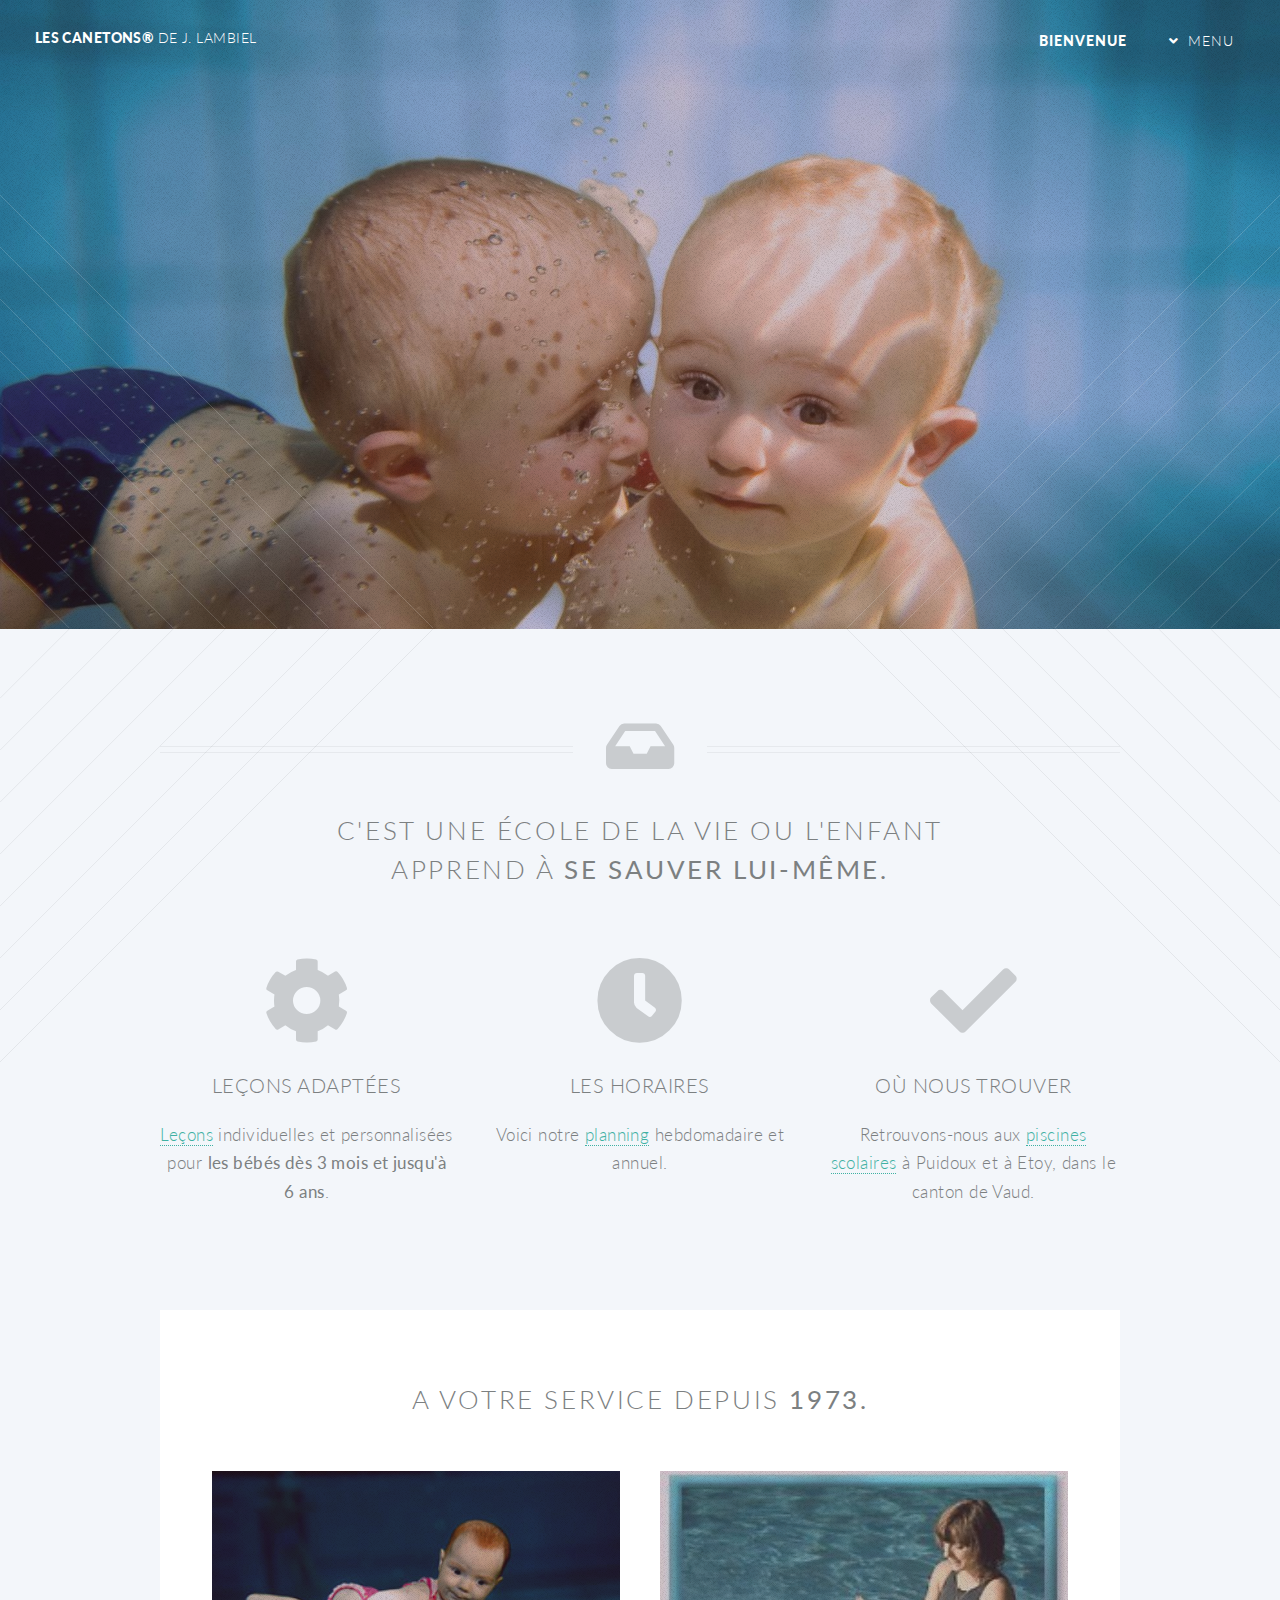
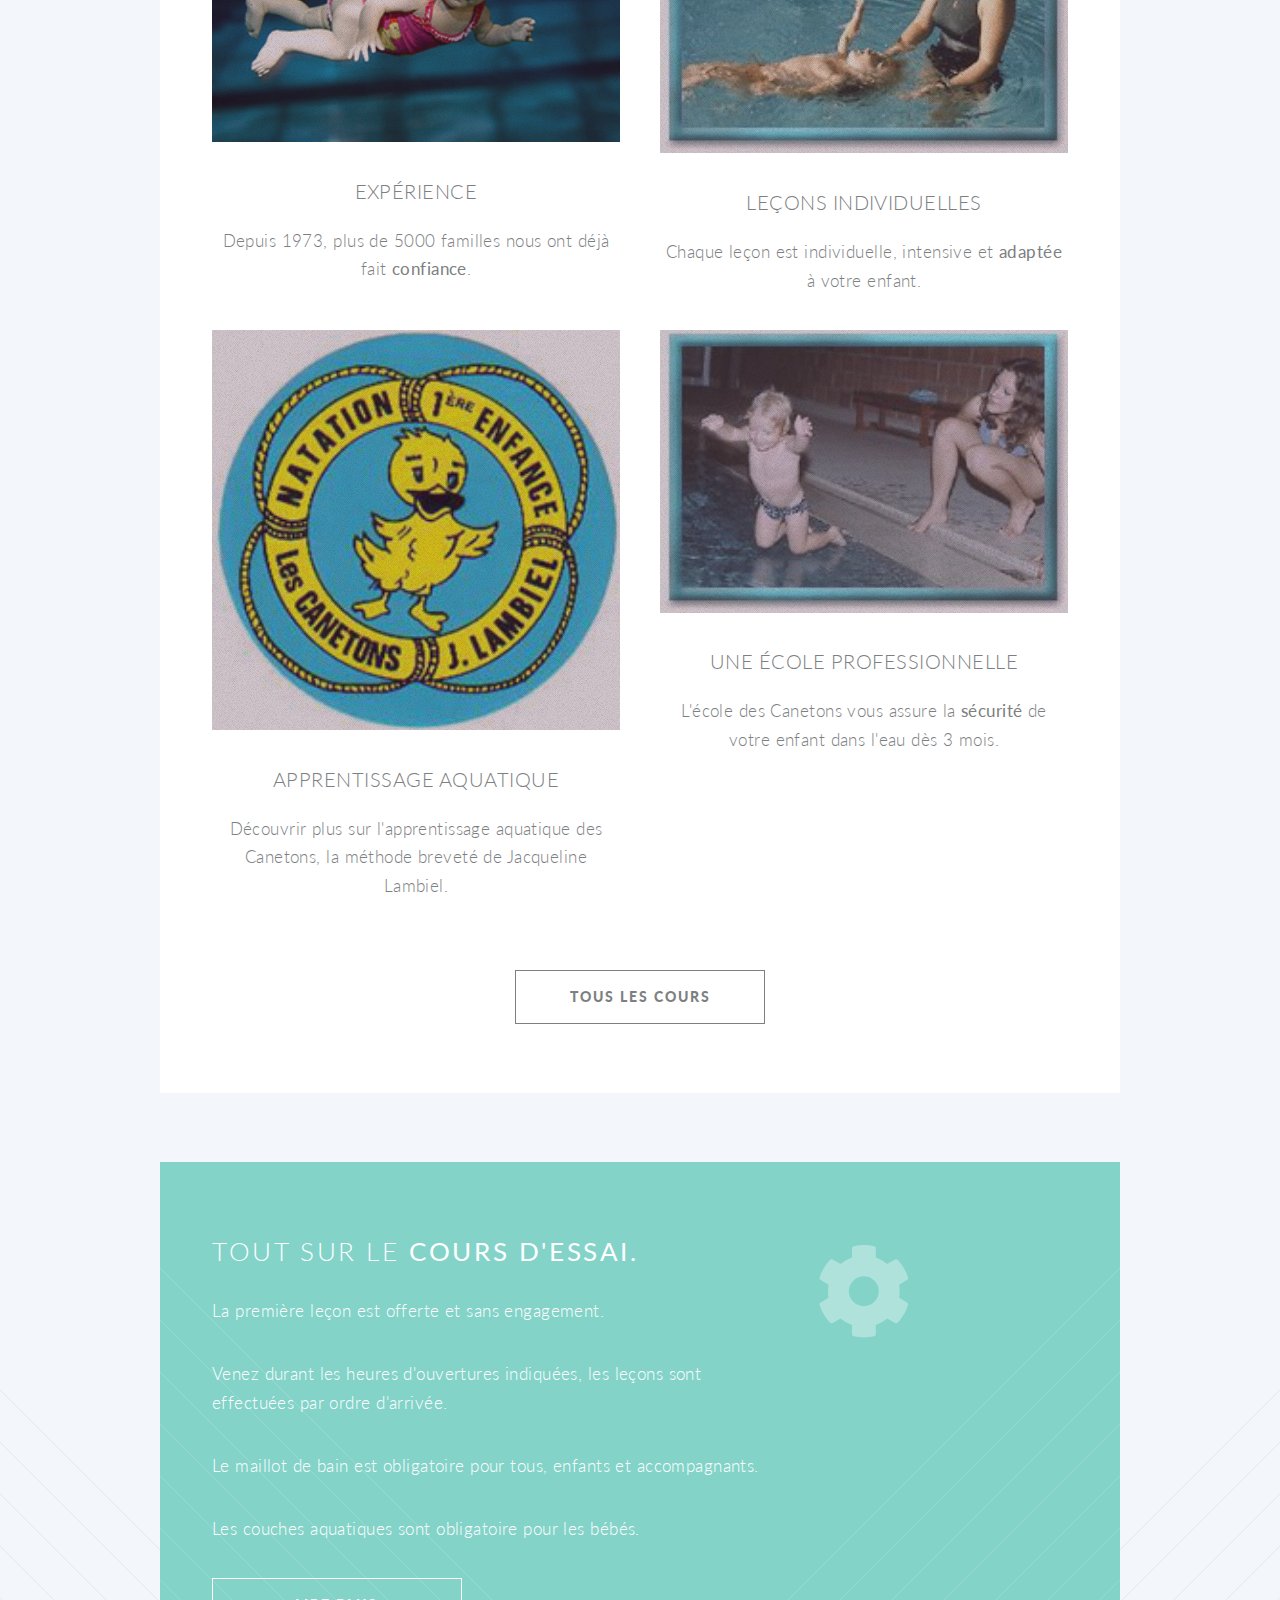
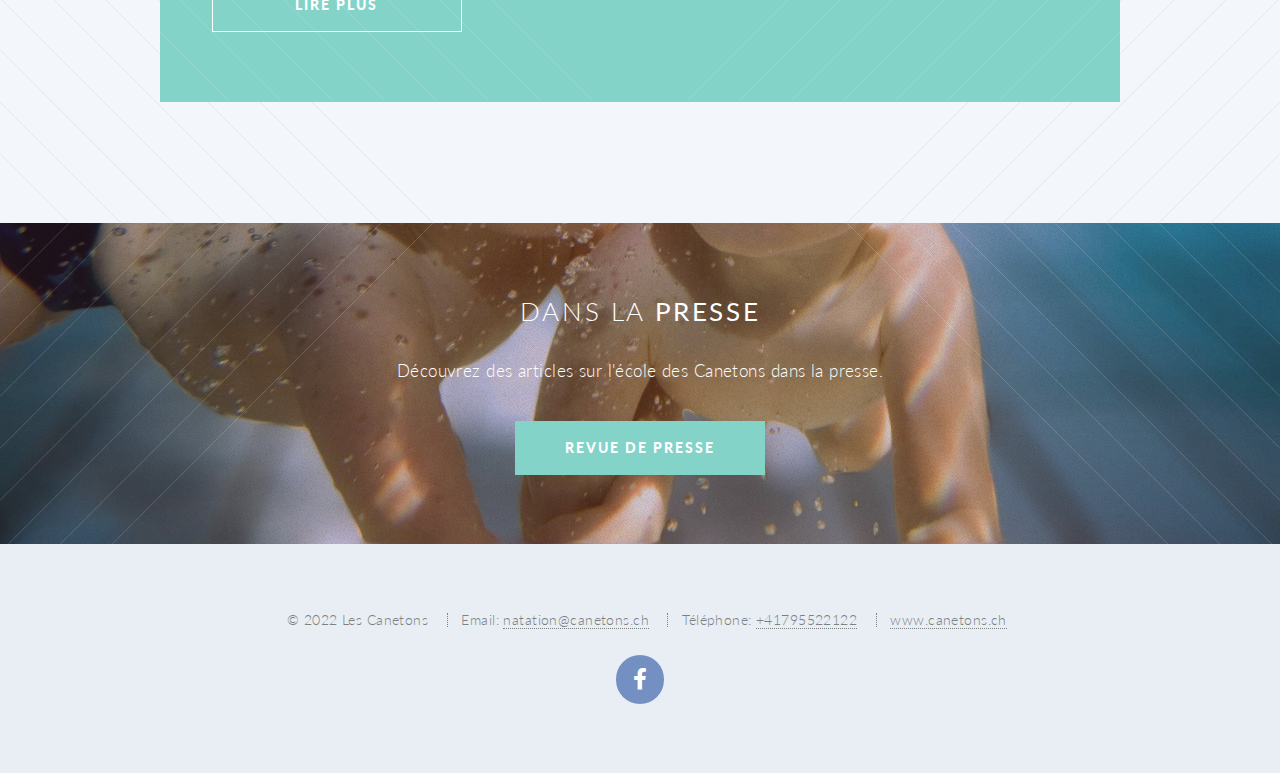
==== commit 1a04ebb6: "Add files via upload" ====
--- a/index.html
+++ b/index.html
@@ -6,7 +6,7 @@
 -->
 <html>
 	<head>
-		<title>Les Canetons - Natation 1ere enfance</title>
+		<title>Les canetons de Jacqueline Lambiel.</title>
 		<meta charset="utf-8" />
 		<meta name="viewport" content="width=device-width, initial-scale=1, user-scalable=no" />
 		<link rel="stylesheet" href="assets/css/main.css" />
@@ -17,32 +17,42 @@
 
 			<!-- Header -->
 				<header id="header" class="alt">
-					<h1 id="logo"><a href="index.html">Les Canetons <span>de J. Lambiel</span></a></h1>
+					<h1 id="logo"><a href="index.html">Les Canetons® <span>de J. Lambiel</span></a></h1>
 					<nav id="nav">
 						<ul>
-							<li class="current"><a href="index.html">Bienvenu</a></li>
+							<li class="current"><a href="index.html">Bienvenue</a></li>
 							<li class="submenu">
 								<a href="#">Menu</a>
 								<ul>
-									<li><a href="#">Cours d'essai</a></li>
+									
 									<li class="submenu">
-										<a href="#">Nager Canetons</a>
+										<a href="canetons.html">Les Canetons</a>
 										<ul>
 
-											<li><a href="#">Pourquoi?</a></li>
-											<li><a href="#">Les 3 phases</a></li>
-											<li><a href="#">Cadeau pour la vie</a></li>
-											<li><a href="#">Sécurité</a></li>
-											<li><a href="#">Les objectifs</a></li>
-											<li><a href="#">Conseils</a></li>
+											<li><a href="canetons.html#pourquoi">Pourquoi</a></li>
+											<li><a href="canetons.html#methodologie">Méthodologie</a></li>
+											<li><a href="canetons.html#coursdessai">Cours d'essai</a></li>
+											<li><a href="canetons.html#coursindividuel">Cours individuel</a></li>
+											<li><a href="canetons.html#coursdegroupe">Cours de groupe</a></li>
+											<li><a href="canetons.html#coursspeciaux">Cours spéciaux</a></li>
+											<li><a href="canetons.html#clubloisirs">Club loisirs</a></li>
+											<li><a href="canetons.html#devenirpedagogue">Devenir pédagogue</a></li>
 										</ul>
 
-									</li><li><a href="#">Les piscines</a></li>
-									<li><a href="#">Cours et tarifs</a></li>
-									<li><a href="#">Le planning</a></li>
-									<li><a href="#">L'école</a></li>
-									<li><a href="#">Dans la presse</a></li>
-									<li><a href="#">Contact</a></li>
+									<li class="submenu">
+										<a href="infospratiques.html">Infos pratiques</a>
+										<ul>
+											<li><a href="infospratiques.html#lespiscines">Les piscines</a></li>		
+											<li><a href="infospratiques.html#leshoraires">Les horaires</a></li>
+											<li><a href="infospratiques.html#coursettarifs">Cours et tarifs</a></li>
+										</ul>
+									</li>
+
+									<li><a href="infospratiques.html#lesparrainages">Les parrainages</a></li>
+									<li><a href="infospratiques.html#galeriephoto">Galérie photos</a></li>
+									<li><a href="infopratiques.html#apropos">A propos de l'école</a></li>
+									<li><a href="#contact">Contact</a></li>
+									<li><a href="infospratiques.html#FAQs">FAQs</a></li>
 								</ul>
 							</li>
 							<!-- <li><a href="#" class="button primary">Sign Up</a></li>-->
@@ -64,7 +74,7 @@
 						<header>
 							<h2>LES CANETONS</h2>
 						</header>
-						<p>Apprendre à <strong>nager</strong> dès
+						<p>Apprentissage <strong>aquatique</strong> dès
 						<br />
 						 la première enfance.
 						<br />
@@ -102,28 +112,7 @@
 					<!-- 1 - Overview -->
 					<section class="wrapper style1 container special">
 						<div class="row">
-							<div class="col-4 col-12-narrower">
-
-								<section>
-									<span class="icon solid featured fa-check"></span>
-									<header>
-										<h3>Où nous trouver</h3>
-									</header>
-									<p>Retrouvons-nous aux <a href="">piscines scolaires</a> à Puidoux et à Etoy, dans le canton de Vaud.</strong></p>
-								</section>
-
-							</div>
-							<div class="col-4 col-12-narrower">
-
-								<section>
-									<span class="icon solid featured fa-clock"></span>
-									<header>
-										<h3>Les horaires</h3>
-									</header>
-									<p>Voici notre <a href="">planning</a> hebdomadaire et annuel.</p>
-								</section>
-
-							</div>
+
 							<div class="col-4 col-12-narrower">
 
 								<section>
@@ -133,10 +122,36 @@
 									</header>
 									<p>
 										<a href="">Leçons</a> individuelles et personnalisées pour <strong>les bébés dès 3 mois et jusqu'à 6 ans</strong>.
-										</p>
-								</section>
-
-							</div>
+									</p>
+								</section>
+
+							</div>	
+
+							<div class="col-4 col-12-narrower">
+
+								<section>
+									<span class="icon solid featured fa-clock"></span>
+									<header>
+										<h3>Les horaires</h3>
+									</header>
+									<p>Voici notre <a href="">planning</a> hebdomadaire et annuel.</p>
+								</section>
+
+							</div>	
+							
+							<div class="col-4 col-12-narrower">						
+								
+							<section>
+								<span class="icon solid featured fa-check"></span>
+								<header>
+									<h3>Où nous trouver</h3>
+								</header>
+								<p>Retrouvons-nous aux <a href="">piscines scolaires</a> à Puidoux et à Etoy, dans le canton de Vaud.</strong></p>
+							</section>
+							
+						</div>
+
+
 						</div>
 					</section>
 
@@ -151,6 +166,46 @@
 							<div class="col-6 col-12-narrower">
 
 								<section>
+									<a href="#" class="image featured"><img src="images/pic04.jpg" alt="" /></a>
+									<header>
+										<h3>Expérience</h3>
+									</header>
+									<p>Depuis 1973, plus de 5000 familles nous ont déjà fait <strong>confiance</strong>.</p>
+								</section>
+
+							</div>
+
+							<div class="col-6 col-12-narrower">
+
+								<section>
+									<a href="#" class="image featured"><img src="images/pic03.jpg" alt="" /></a>
+									<header>
+										<h3>LeçonS individuelleS</h3>
+									</header>
+									<p>Chaque leçon est individuelle, intensive et <strong>adaptée</strong> à votre enfant.</p>
+								</section>
+
+							</div>
+
+						</div>
+
+						<div class="row">
+
+							<div class="col-6 col-12-narrower">
+
+								<section>
+									<a href="#" class="image featured"><img src="images/pic01.jpg" alt="" /></a>
+									<header>
+										<h3>Apprentissage aquatique</h3>
+									</header>
+									<p>Découvrir plus sur l'apprentissage aquatique des Canetons, la méthode breveté de Jacqueline Lambiel.</p>
+								</section>
+
+							</div>
+
+							<div class="col-6 col-12-narrower">
+
+								<section>
 									<a href="#" class="image featured"><img src="images/pic02.jpg" alt="" /></a>
 									<header>
 										<h3>Une école professionnelle</h3>
@@ -158,42 +213,6 @@
 									<p>L'école des Canetons vous assure la <strong>sécurité</strong> de votre enfant dans l'eau dès 3 mois.</p>
 								</section>
 
-
-							</div>
-							<div class="col-6 col-12-narrower">
-
-								<section>
-									<a href="#" class="image featured"><img src="images/pic01.jpg" alt="" /></a>
-									<header>
-										<h3>Apprentissage aquatique</h3>
-									</header>
-									<p>Découvrir plus sur l'apprentissage aquatique des Canetons, la méthode breveté de Jacqueline Lambiel.</p>
-								</section>
-
-							</div>
-						</div>
-
-						<div class="row">
-							<div class="col-6 col-12-narrower">
-
-								<section>
-									<a href="#" class="image featured"><img src="images/pic03.jpg" alt="" /></a>
-									<header>
-										<h3>Leçon individuelle</h3>
-									</header>
-									<p>Chaque leçon est individuelle, intensive et <strong>adaptée</strong> à votre enfant.</p>
-								</section>
-
-							</div>
-							<div class="col-6 col-12-narrower">
-
-								<section>
-									<a href="#" class="image featured"><img src="images/pic04.jpg" alt="" /></a>
-									<header>
-										<h3>Expérience</h3>
-									</header>
-									<p>Depuis 1973, plus de 5000 familles nous ont déjà fait <strong>confiance</strong>.</p>
-								</section>
 
 							</div>
 
@@ -201,7 +220,7 @@
 
 						<footer class="major">
 							<ul class="buttons">
-								<li><a href="#" class="button">Méthodologie des Canetons</a></li>
+								<li><a href="canetons.html#lescours" class="button">Tous les cours</a></li>
 							</ul>
 						</footer>
 
@@ -220,7 +239,7 @@
 									<p>Les couches aquatiques sont obligatoire pour les bébés.</p>
 									<footer>
 										<ul class="buttons">
-											<li><a href="#" class="button">Lire plus</a></li>
+											<li><a href="canetons.html#coursdessai" class="button">Lire plus</a></li>
 										</ul>
 									</footer>
 
@@ -258,12 +277,14 @@
 			<!-- Footer -->
 				<footer id="footer">
 
+					<ul class="copyright">
+						<li>&copy; 2022 Les Canetons</li>
+						<li>Email: <a name="contact" href="mailto: natation@canetons.ch">natation@canetons.ch</a></li>
+						<li>Téléphone: <a href="tel: +41795522122">+41795522122</a></li>
+						<li><a href="http://www.canetons.ch">www.canetons.ch</a></li>
+					</ul>
 					<ul class="icons">
-						<li><a href="#" class="icon brands circle fa-facebook-f"><span class="label">Facebook</span></a></li>
-					</ul>
-
-					<ul class="copyright">
-						<li>&copy; 2022 Les Canetons</li><li>Design: <a href="http://html5up.net">HTML5 UP</a></li>
+						<li><a href="https://www.facebook.com/profile.php?id=100057091764631" class="icon brands circle fa-facebook-f"><span class="label">Facebook</span></a></li>
 					</ul>
 
 				</footer>
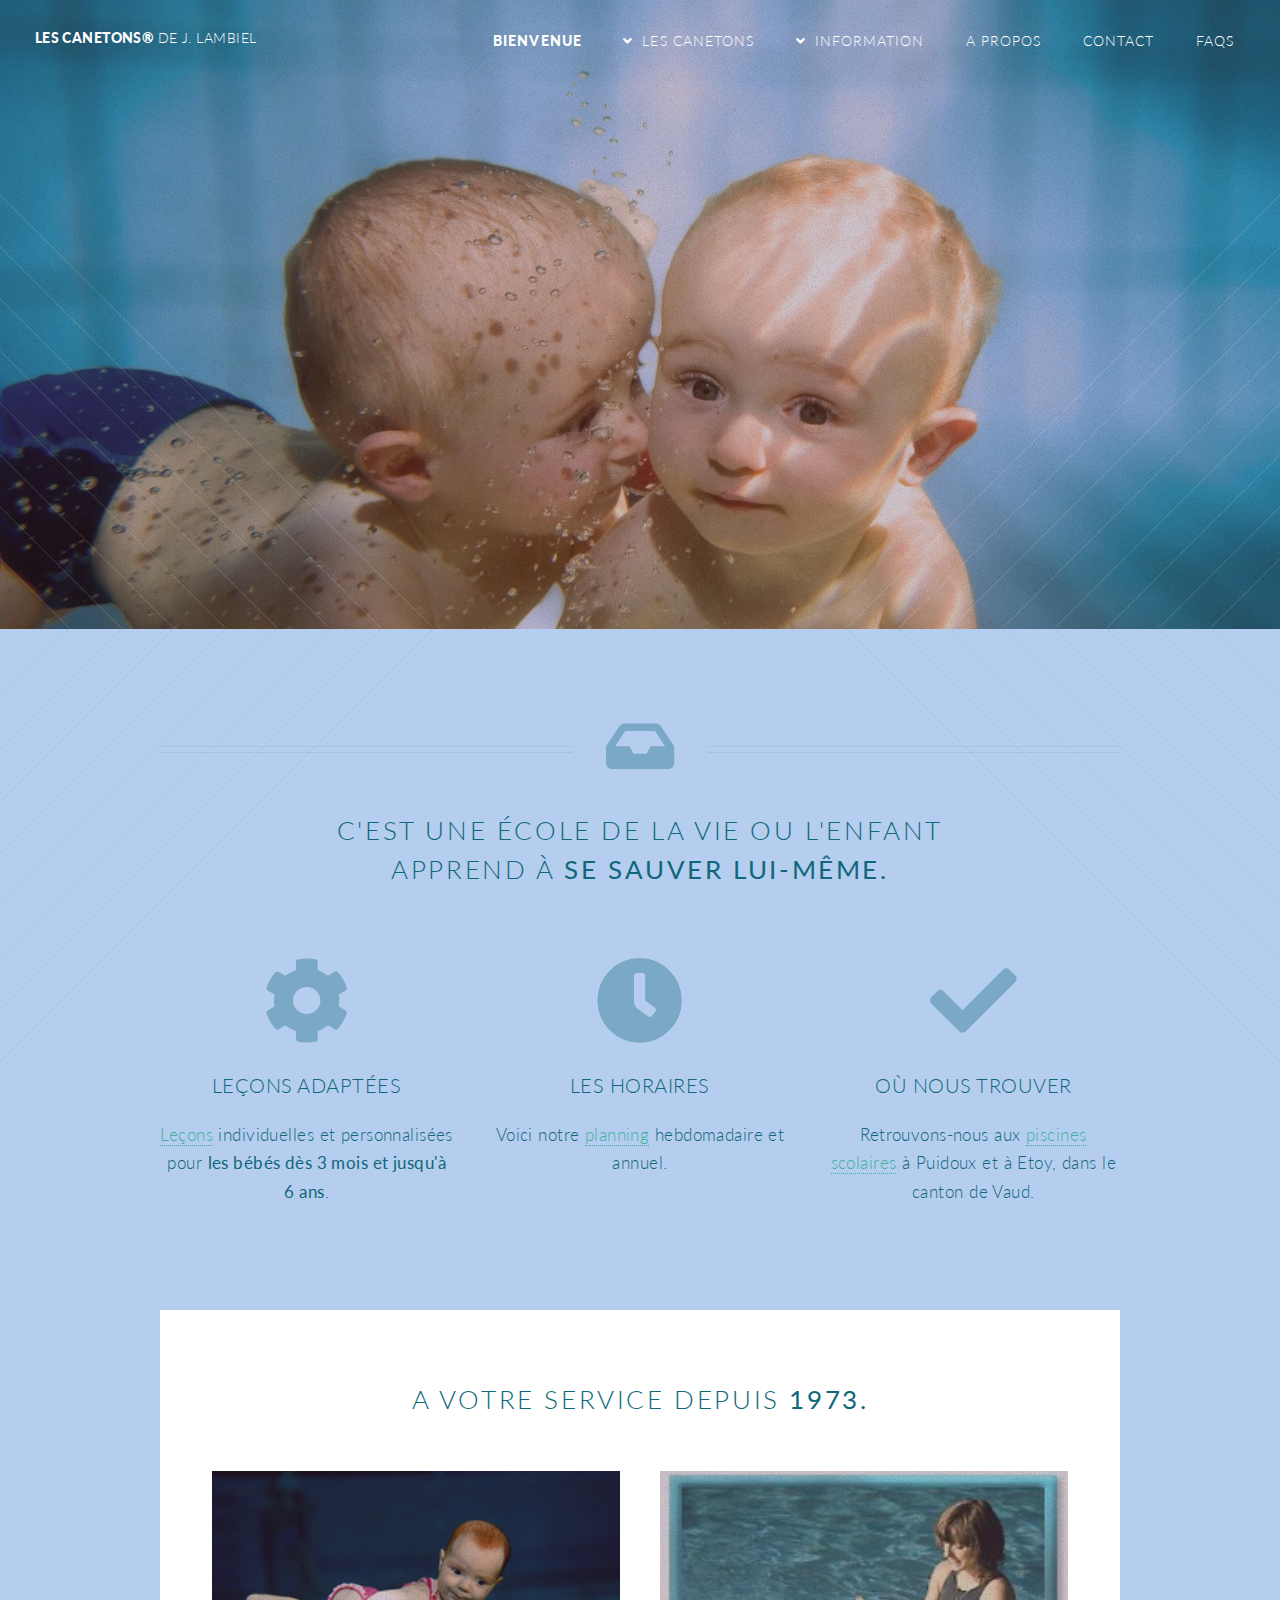
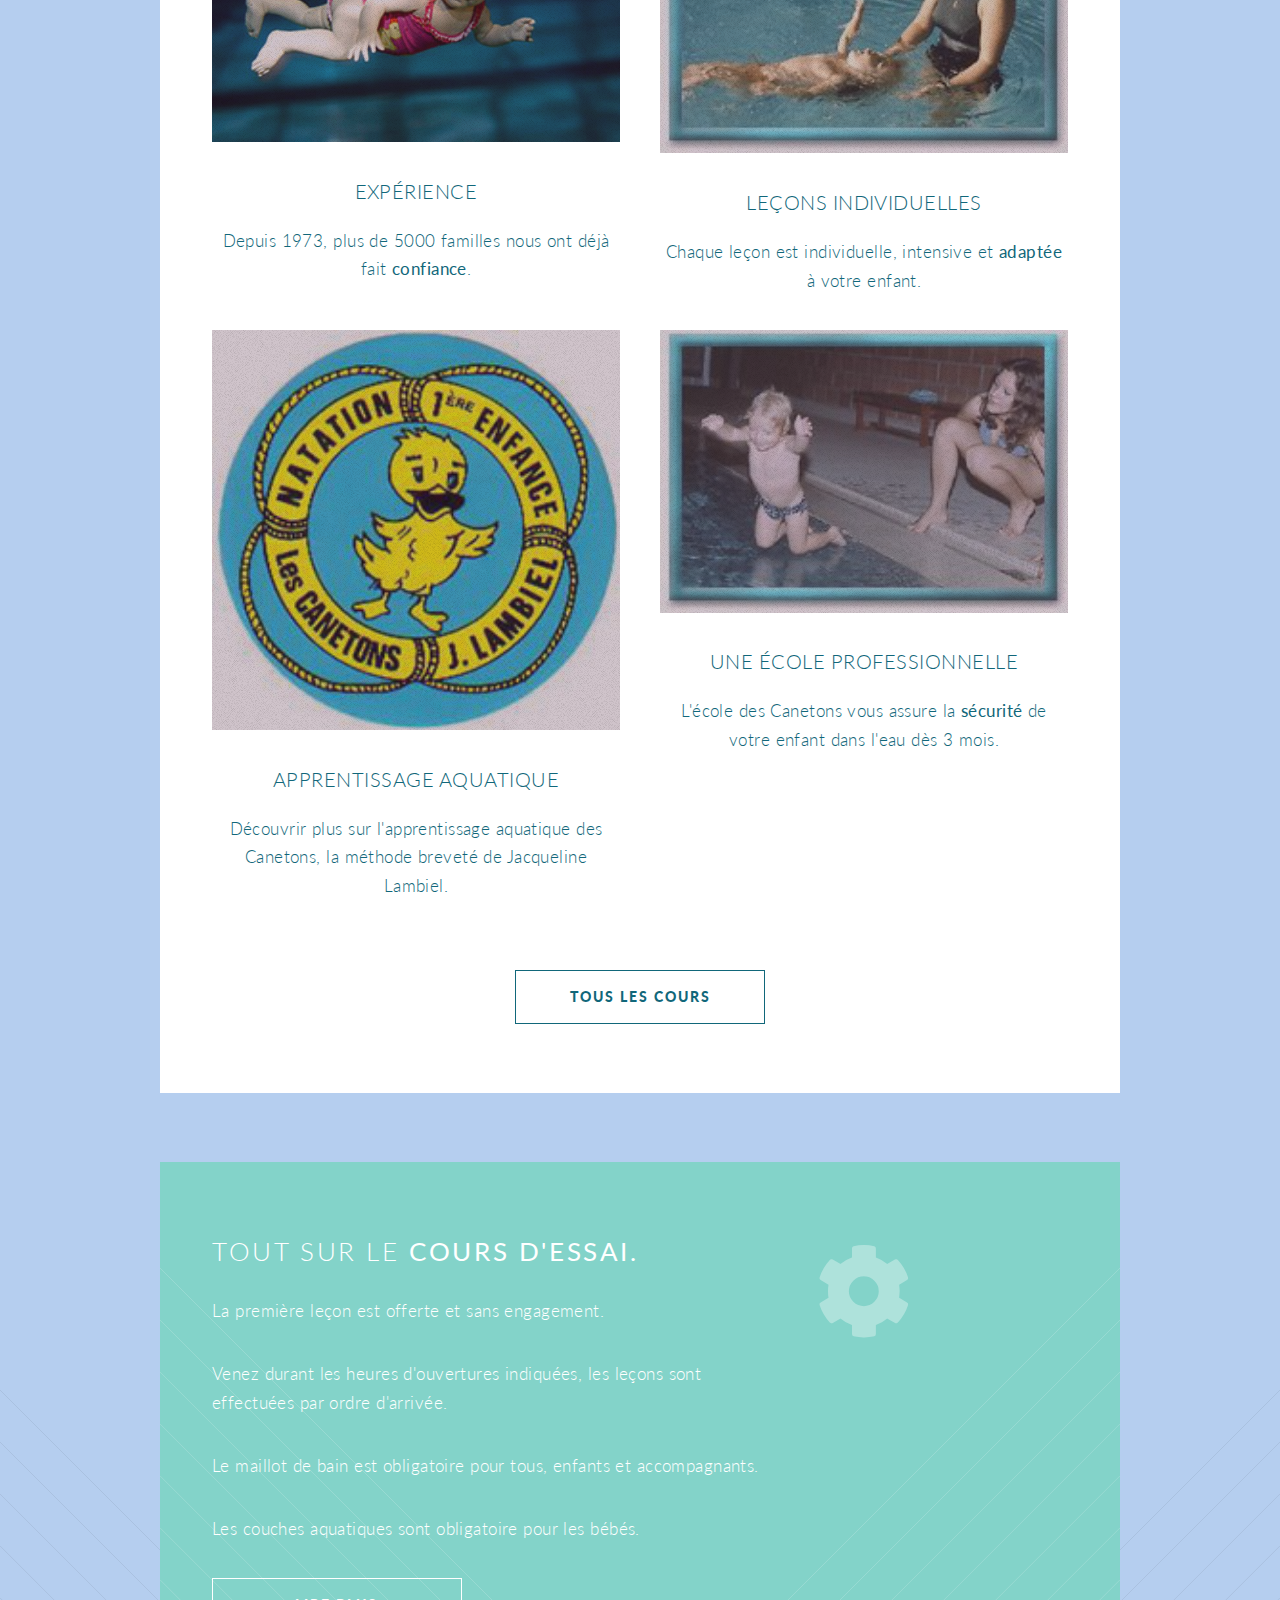
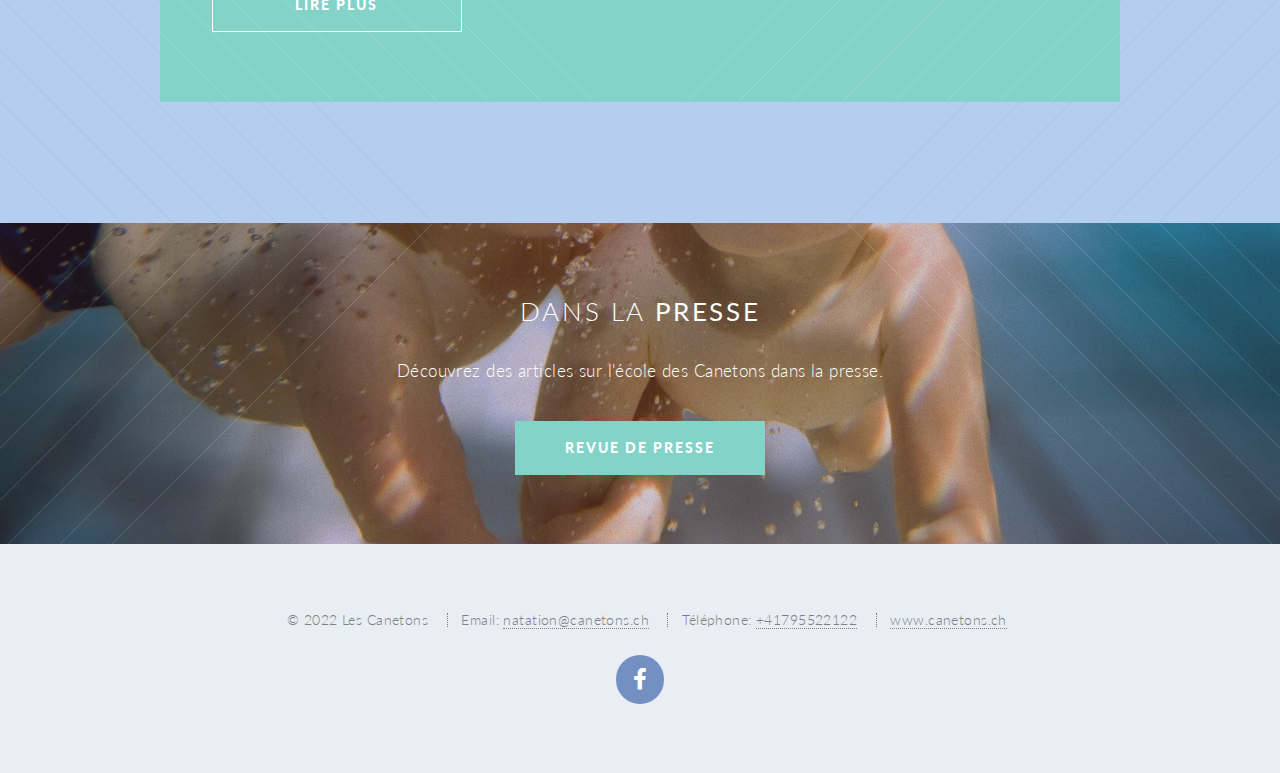
==== commit 7ec1e14d: "Add files via upload" ====
--- a/index.html
+++ b/index.html
@@ -22,13 +22,9 @@
 						<ul>
 							<li class="current"><a href="index.html">Bienvenue</a></li>
 							<li class="submenu">
-								<a href="#">Menu</a>
+								<a href="canetons.html">Les Canetons</a>
 								<ul>
-									
-									<li class="submenu">
-										<a href="canetons.html">Les Canetons</a>
-										<ul>
-
+	
 											<li><a href="canetons.html#pourquoi">Pourquoi</a></li>
 											<li><a href="canetons.html#methodologie">Méthodologie</a></li>
 											<li><a href="canetons.html#coursdessai">Cours d'essai</a></li>
@@ -37,24 +33,27 @@
 											<li><a href="canetons.html#coursspeciaux">Cours spéciaux</a></li>
 											<li><a href="canetons.html#clubloisirs">Club loisirs</a></li>
 											<li><a href="canetons.html#devenirpedagogue">Devenir pédagogue</a></li>
-										</ul>
-
-									<li class="submenu">
-										<a href="infospratiques.html">Infos pratiques</a>
-										<ul>
-											<li><a href="infospratiques.html#lespiscines">Les piscines</a></li>		
-											<li><a href="infospratiques.html#leshoraires">Les horaires</a></li>
-											<li><a href="infospratiques.html#coursettarifs">Cours et tarifs</a></li>
-										</ul>
-									</li>
-
-									<li><a href="infospratiques.html#lesparrainages">Les parrainages</a></li>
-									<li><a href="infospratiques.html#galeriephoto">Galérie photos</a></li>
-									<li><a href="infopratiques.html#apropos">A propos de l'école</a></li>
-									<li><a href="#contact">Contact</a></li>
-									<li><a href="infospratiques.html#FAQs">FAQs</a></li>
 								</ul>
 							</li>
+									
+							<li class="submenu">
+								<a href="information.html">Information</a>
+								<ul>									
+									<li><a href="information.html#puidoux">Puidoux le mercredi</a></li>		
+									<li><a href="information.html#etoy">Etoy le samedi</a></li>
+									<li><a href="information.html#lesparrainages">Les parrainages</a></li>
+									<li><a href="information.html#galeriephoto">Galérie photos</a></li>
+								</ul>
+							</li>
+									
+							<li><a href="information.html#apropos">A propos</a></li>			
+							<li><a href="#contact">Contact</a></li>
+							<li><a href="information.html#faq">FAQs</a></li>
+							<!-- <li><a href="#" class="button primary">Sign Up</a></li>-->
+						</ul>
+					</nav>
+				</header>
+	
 							<!-- <li><a href="#" class="button primary">Sign Up</a></li>-->
 						</ul>
 					</nav>
--- a/assets/css/main.css
+++ b/assets/css/main.css
@@ -83,7 +83,7 @@
 	}
 
 	body {
-		background: #f3f6fa;
+		background: #b5ceef;
 	}
 
 		body.is-preload *, body.is-preload *:before, body.is-preload *:after {
@@ -98,7 +98,7 @@
 		}
 
 	body, input, select, textarea {
-		color: #7c8081;
+		color: #11677a;
 		font-family: 'Lato', sans-serif;
 		font-size: 15pt;
 		font-weight: 300;
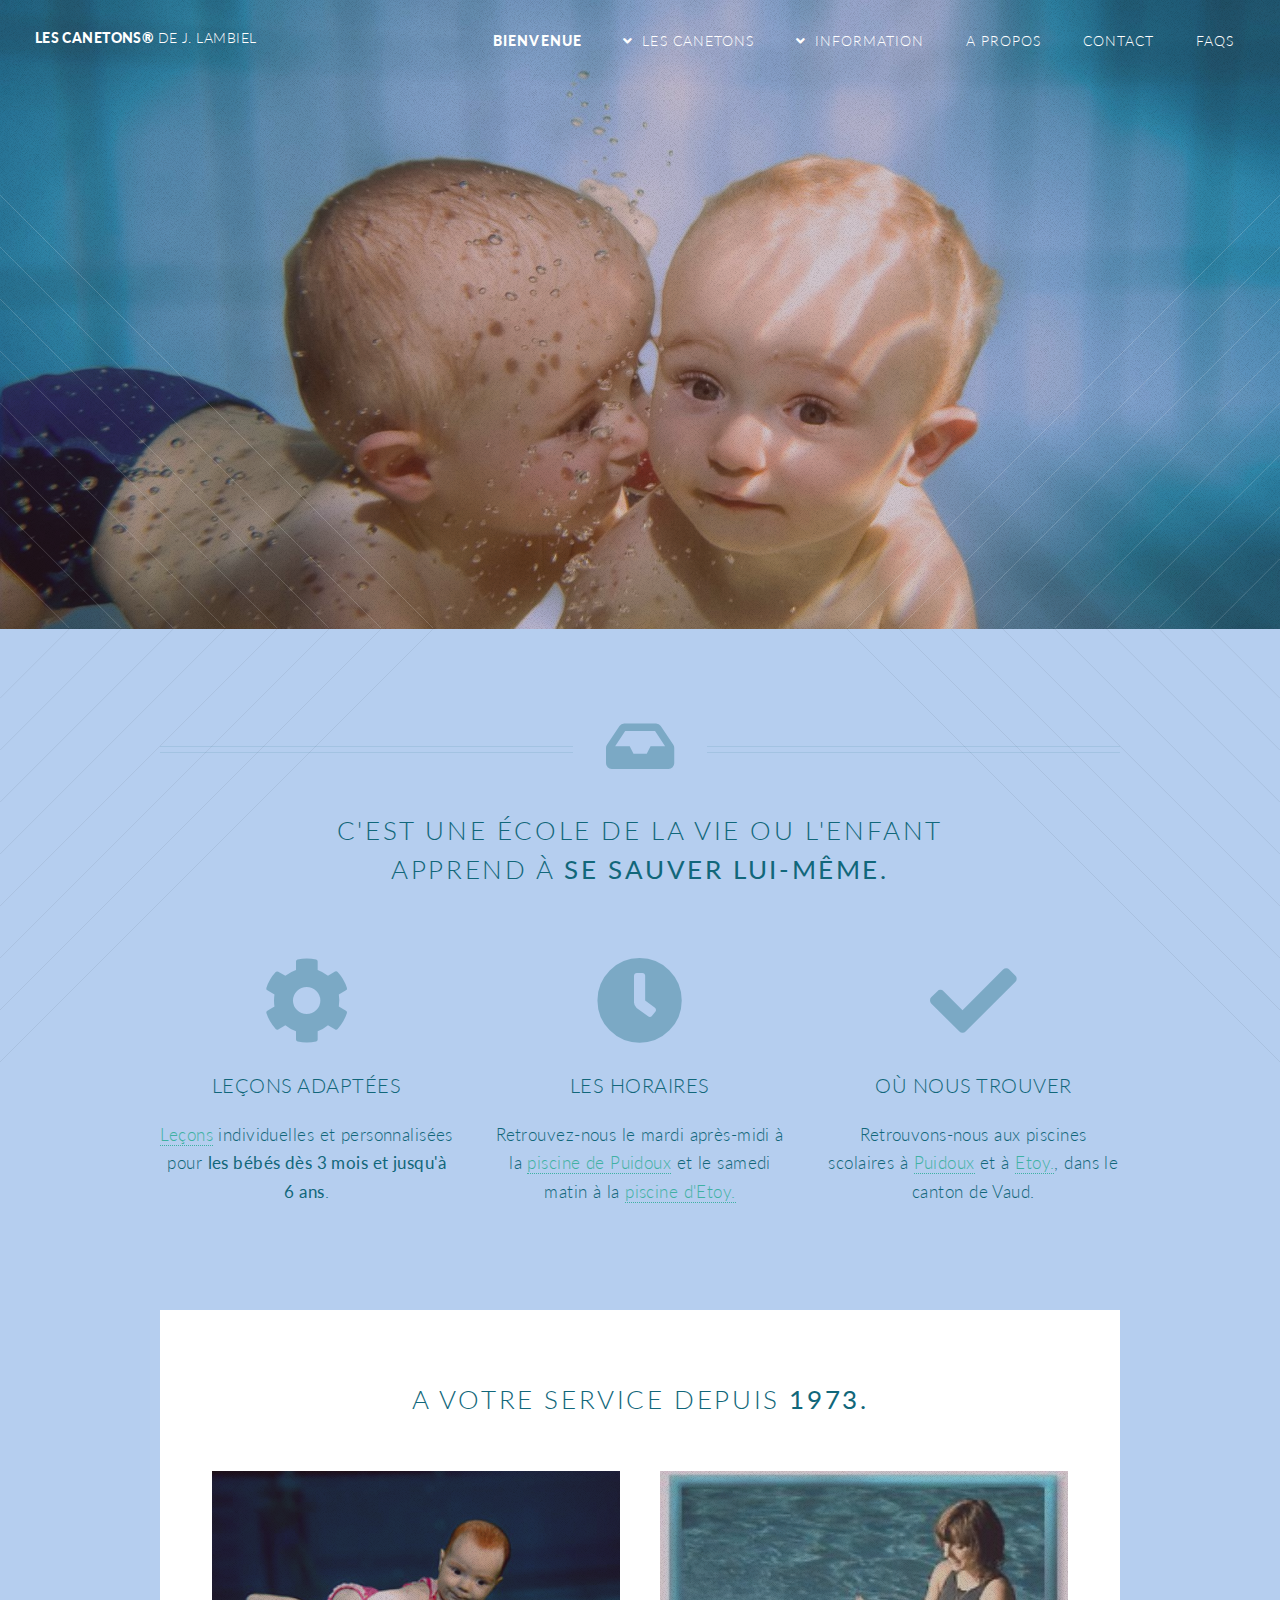
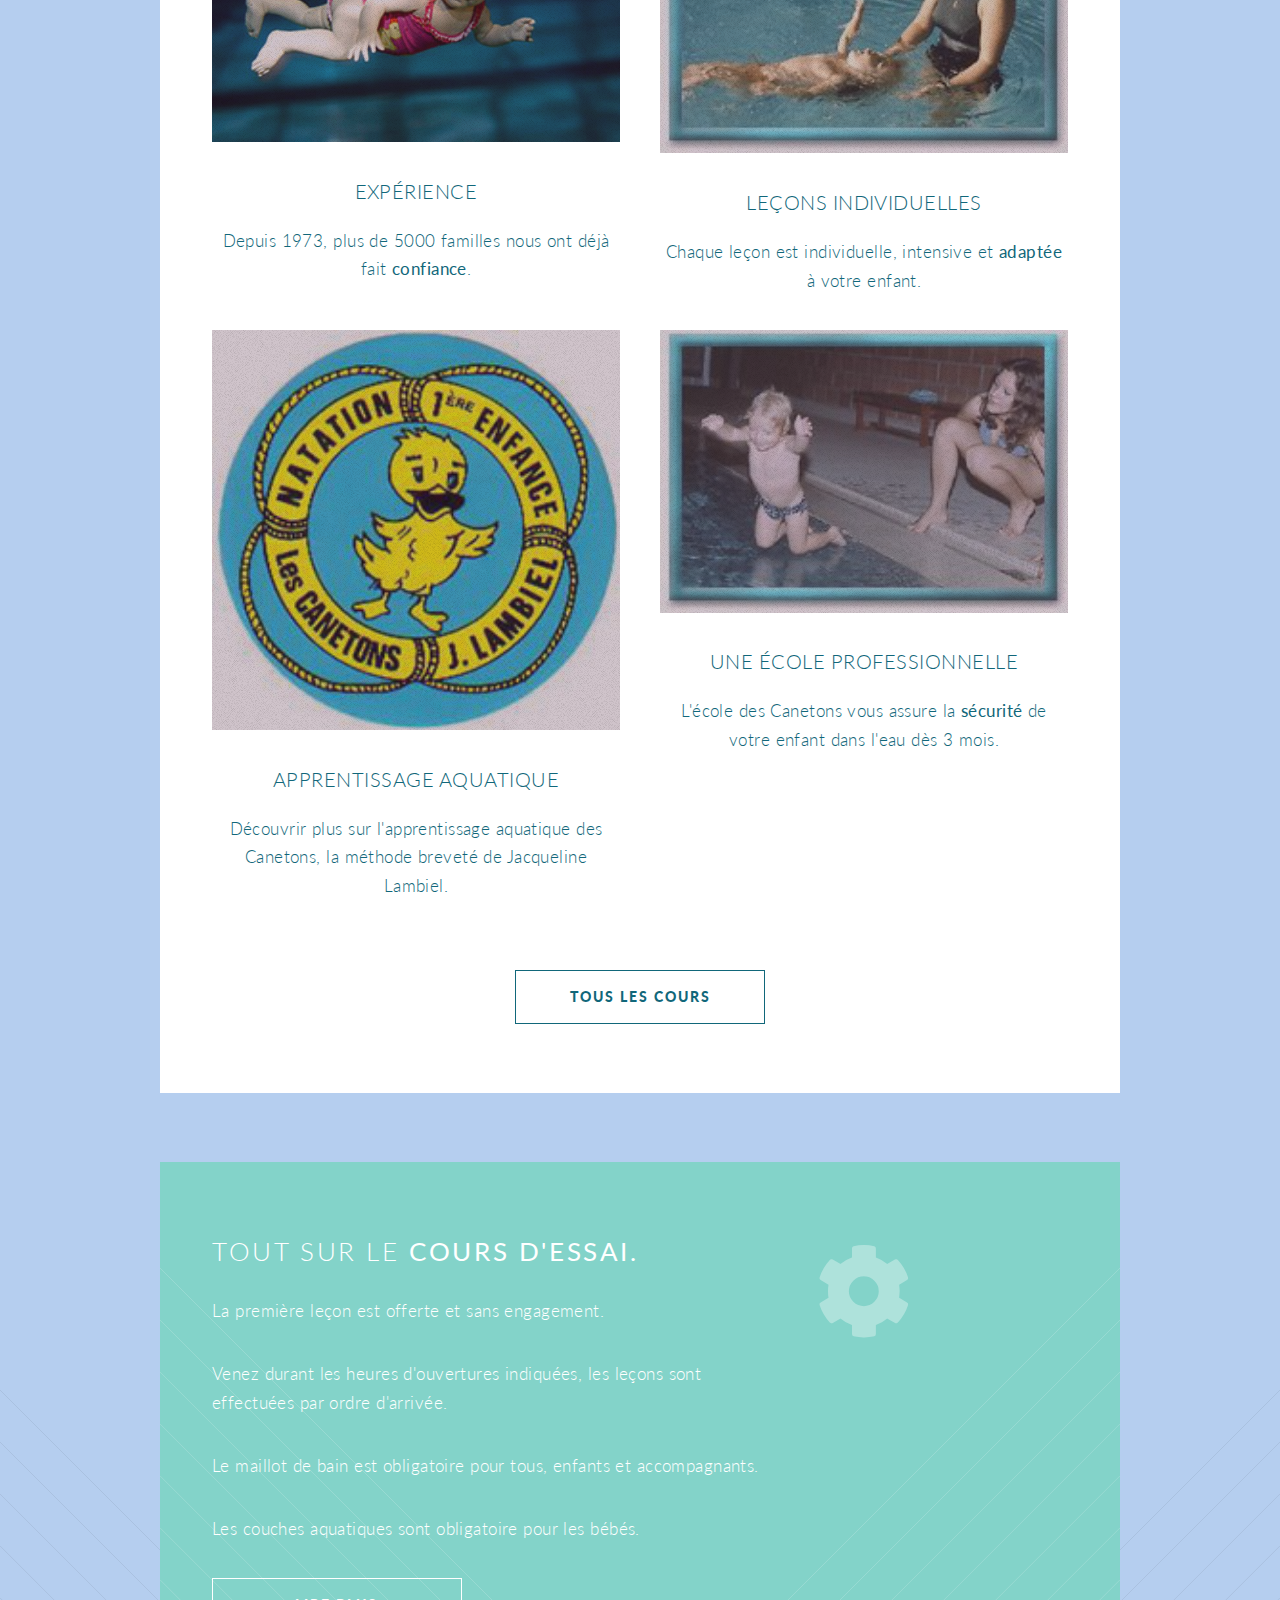
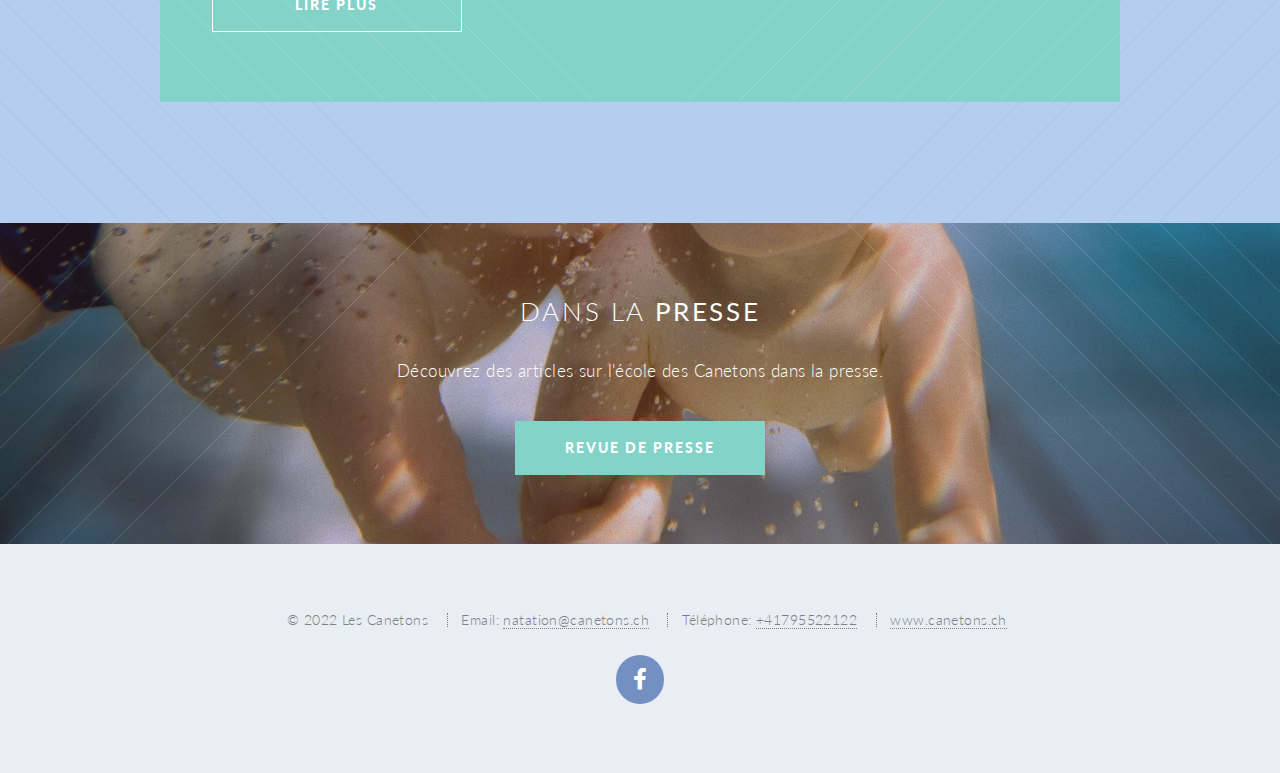
==== commit 5290f704: "Add files via upload" ====
--- a/index.html
+++ b/index.html
@@ -120,7 +120,7 @@
 										<h3>Leçons adaptées</h3>
 									</header>
 									<p>
-										<a href="">Leçons</a> individuelles et personnalisées pour <strong>les bébés dès 3 mois et jusqu'à 6 ans</strong>.
+										<a href="information.html#lescours">Leçons</a> individuelles et personnalisées pour <strong>les bébés dès 3 mois et jusqu'à 6 ans</strong>.
 									</p>
 								</section>
 
@@ -133,7 +133,7 @@
 									<header>
 										<h3>Les horaires</h3>
 									</header>
-									<p>Voici notre <a href="">planning</a> hebdomadaire et annuel.</p>
+									<p>Retrouvez-nous le mardi après-midi à la <a href="information.html#puidoux">piscine de Puidoux</a> et le samedi matin à la <a href="information.html#puidoux">piscine d'Etoy.</a></p>
 								</section>
 
 							</div>	
@@ -145,7 +145,7 @@
 								<header>
 									<h3>Où nous trouver</h3>
 								</header>
-								<p>Retrouvons-nous aux <a href="">piscines scolaires</a> à Puidoux et à Etoy, dans le canton de Vaud.</strong></p>
+								<p>Retrouvons-nous aux piscines scolaires à <a href="information.html#puidoux">Puidoux</a> et à <a href="information.html#puidoux">Etoy.</a>, dans le canton de Vaud.</strong></p>
 							</section>
 							
 						</div>
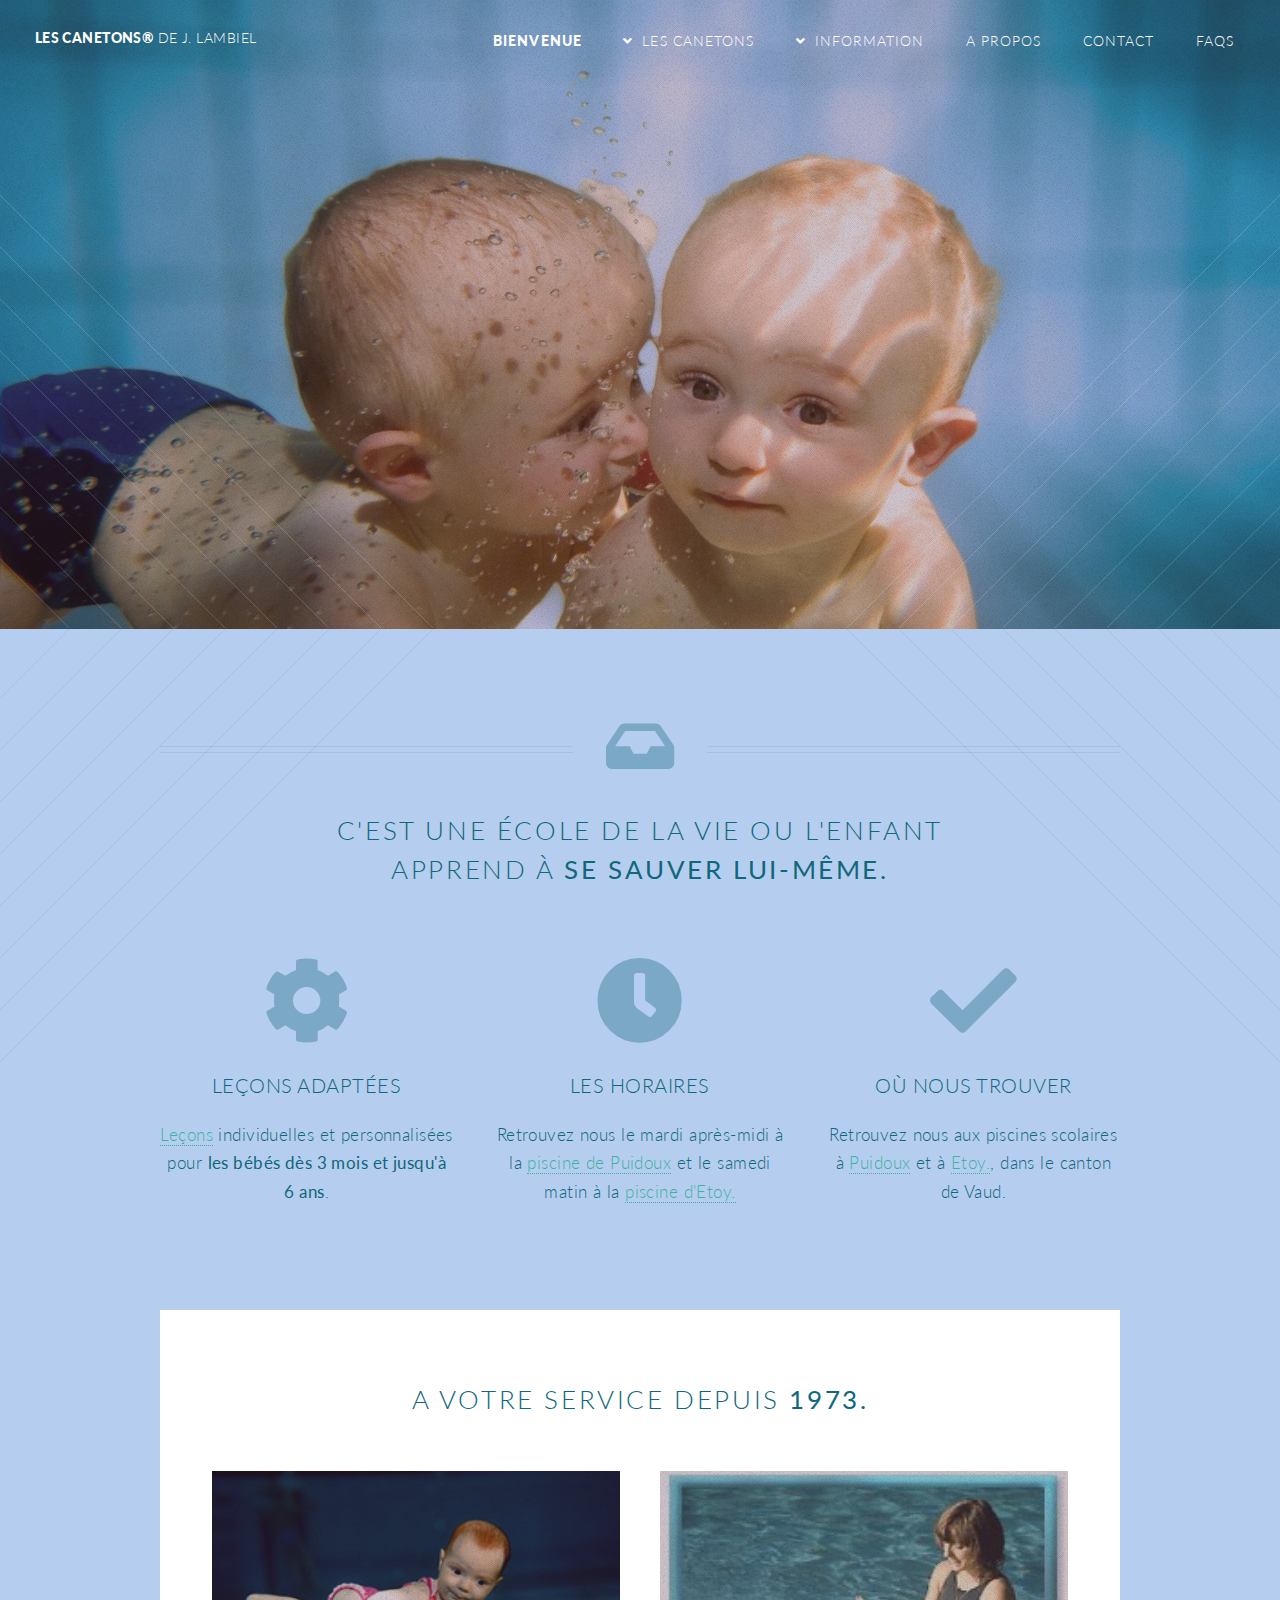
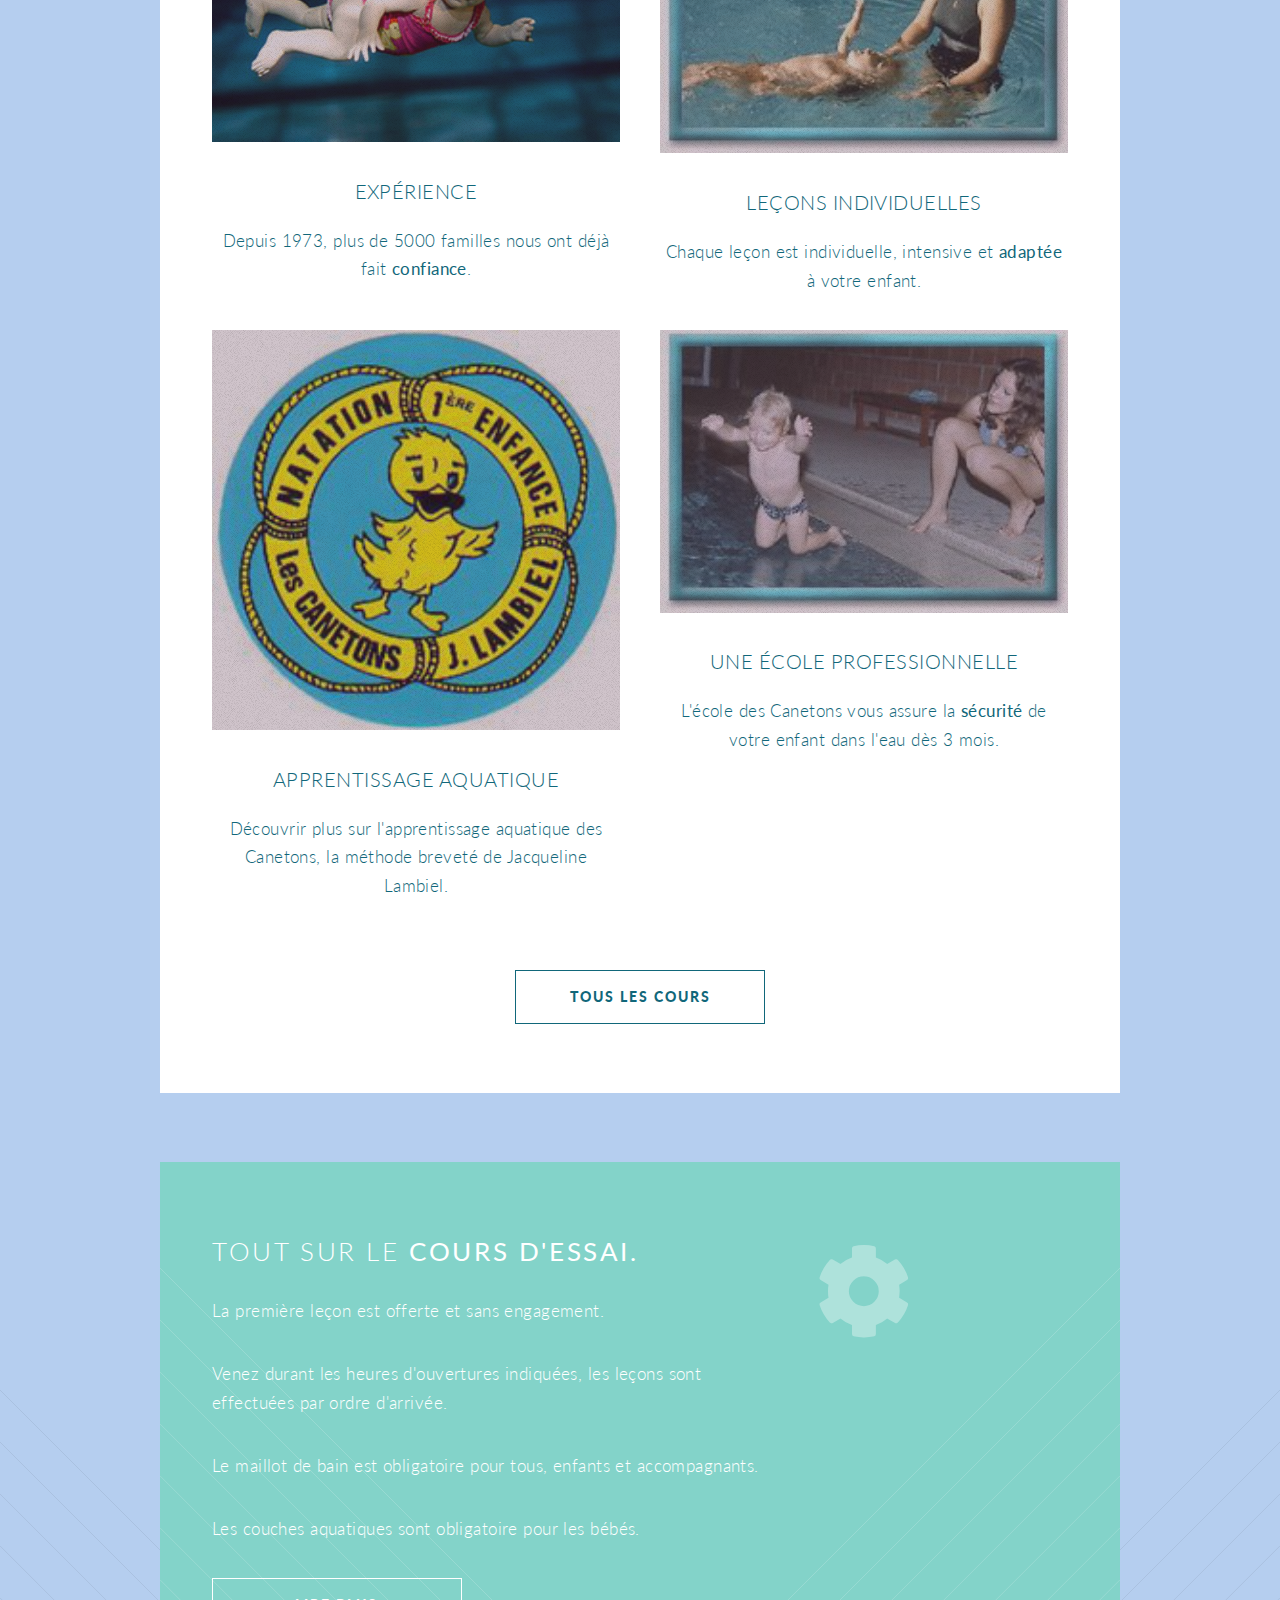
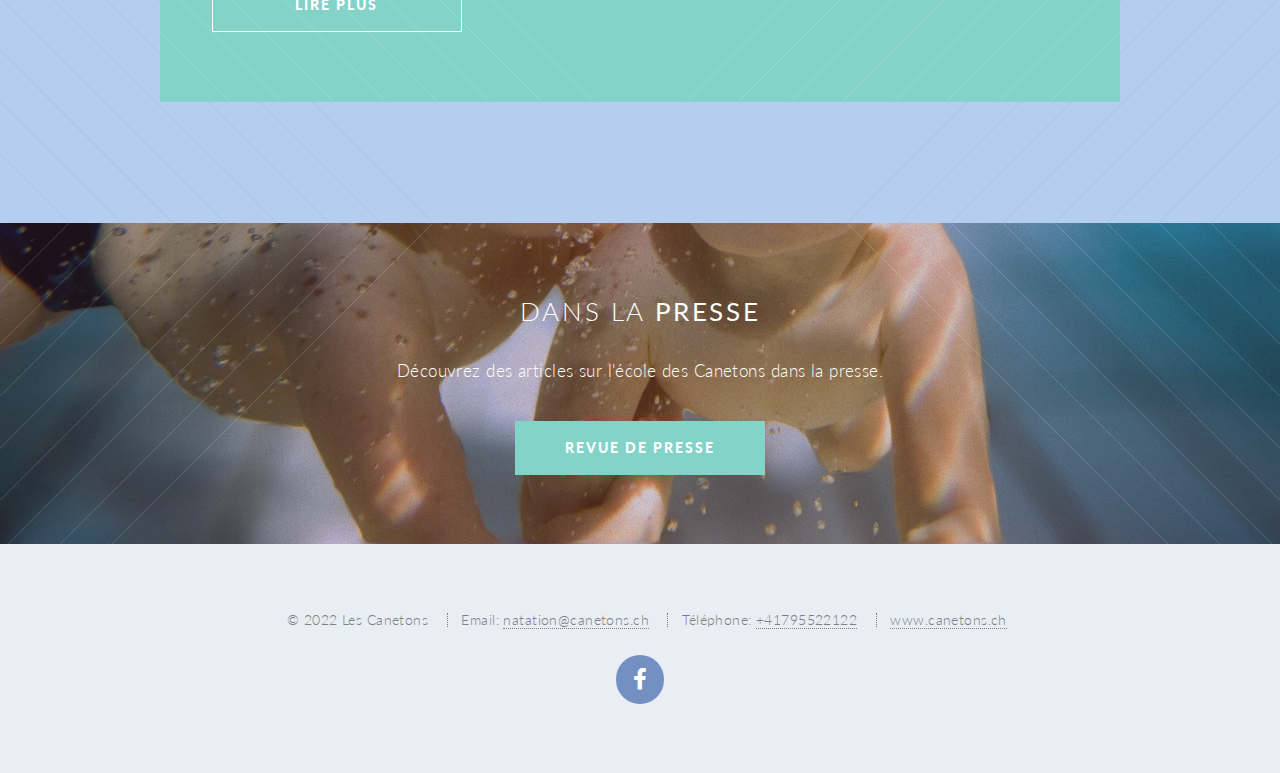
==== commit b27f6474: "Add files via upload" ====
--- a/index.html
+++ b/index.html
@@ -47,7 +47,7 @@
 							</li>
 									
 							<li><a href="information.html#apropos">A propos</a></li>			
-							<li><a href="#contact">Contact</a></li>
+							<li><a href="index.html#contact">Contact</a></li>
 							<li><a href="information.html#faq">FAQs</a></li>
 							<!-- <li><a href="#" class="button primary">Sign Up</a></li>-->
 						</ul>
@@ -120,7 +120,7 @@
 										<h3>Leçons adaptées</h3>
 									</header>
 									<p>
-										<a href="information.html#lescours">Leçons</a> individuelles et personnalisées pour <strong>les bébés dès 3 mois et jusqu'à 6 ans</strong>.
+										<a href="canetons.html#lescours">Leçons</a> individuelles et personnalisées pour <strong>les bébés dès 3 mois et jusqu'à 6 ans</strong>.
 									</p>
 								</section>
 
@@ -133,7 +133,7 @@
 									<header>
 										<h3>Les horaires</h3>
 									</header>
-									<p>Retrouvez-nous le mardi après-midi à la <a href="information.html#puidoux">piscine de Puidoux</a> et le samedi matin à la <a href="information.html#puidoux">piscine d'Etoy.</a></p>
+									<p>Retrouvez nous le mardi après-midi à la <a href="information.html#puidoux">piscine de Puidoux</a> et le samedi matin à la <a href="information.html#etoy">piscine d'Etoy.</a></p>
 								</section>
 
 							</div>	
@@ -145,7 +145,7 @@
 								<header>
 									<h3>Où nous trouver</h3>
 								</header>
-								<p>Retrouvons-nous aux piscines scolaires à <a href="information.html#puidoux">Puidoux</a> et à <a href="information.html#puidoux">Etoy.</a>, dans le canton de Vaud.</strong></p>
+								<p>Retrouvez nous aux piscines scolaires à <a href="information.html#puidoux">Puidoux</a> et à <a href="information.html#etoy">Etoy.</a>, dans le canton de Vaud.</strong></p>
 							</section>
 							
 						</div>
@@ -278,7 +278,7 @@
 
 					<ul class="copyright">
 						<li>&copy; 2022 Les Canetons</li>
-						<li>Email: <a name="contact" href="mailto: natation@canetons.ch">natation@canetons.ch</a></li>
+						<li>Email: <a id="contact" href="mailto: natation@canetons.ch">natation@canetons.ch</a></li>
 						<li>Téléphone: <a href="tel: +41795522122">+41795522122</a></li>
 						<li><a href="http://www.canetons.ch">www.canetons.ch</a></li>
 					</ul>
